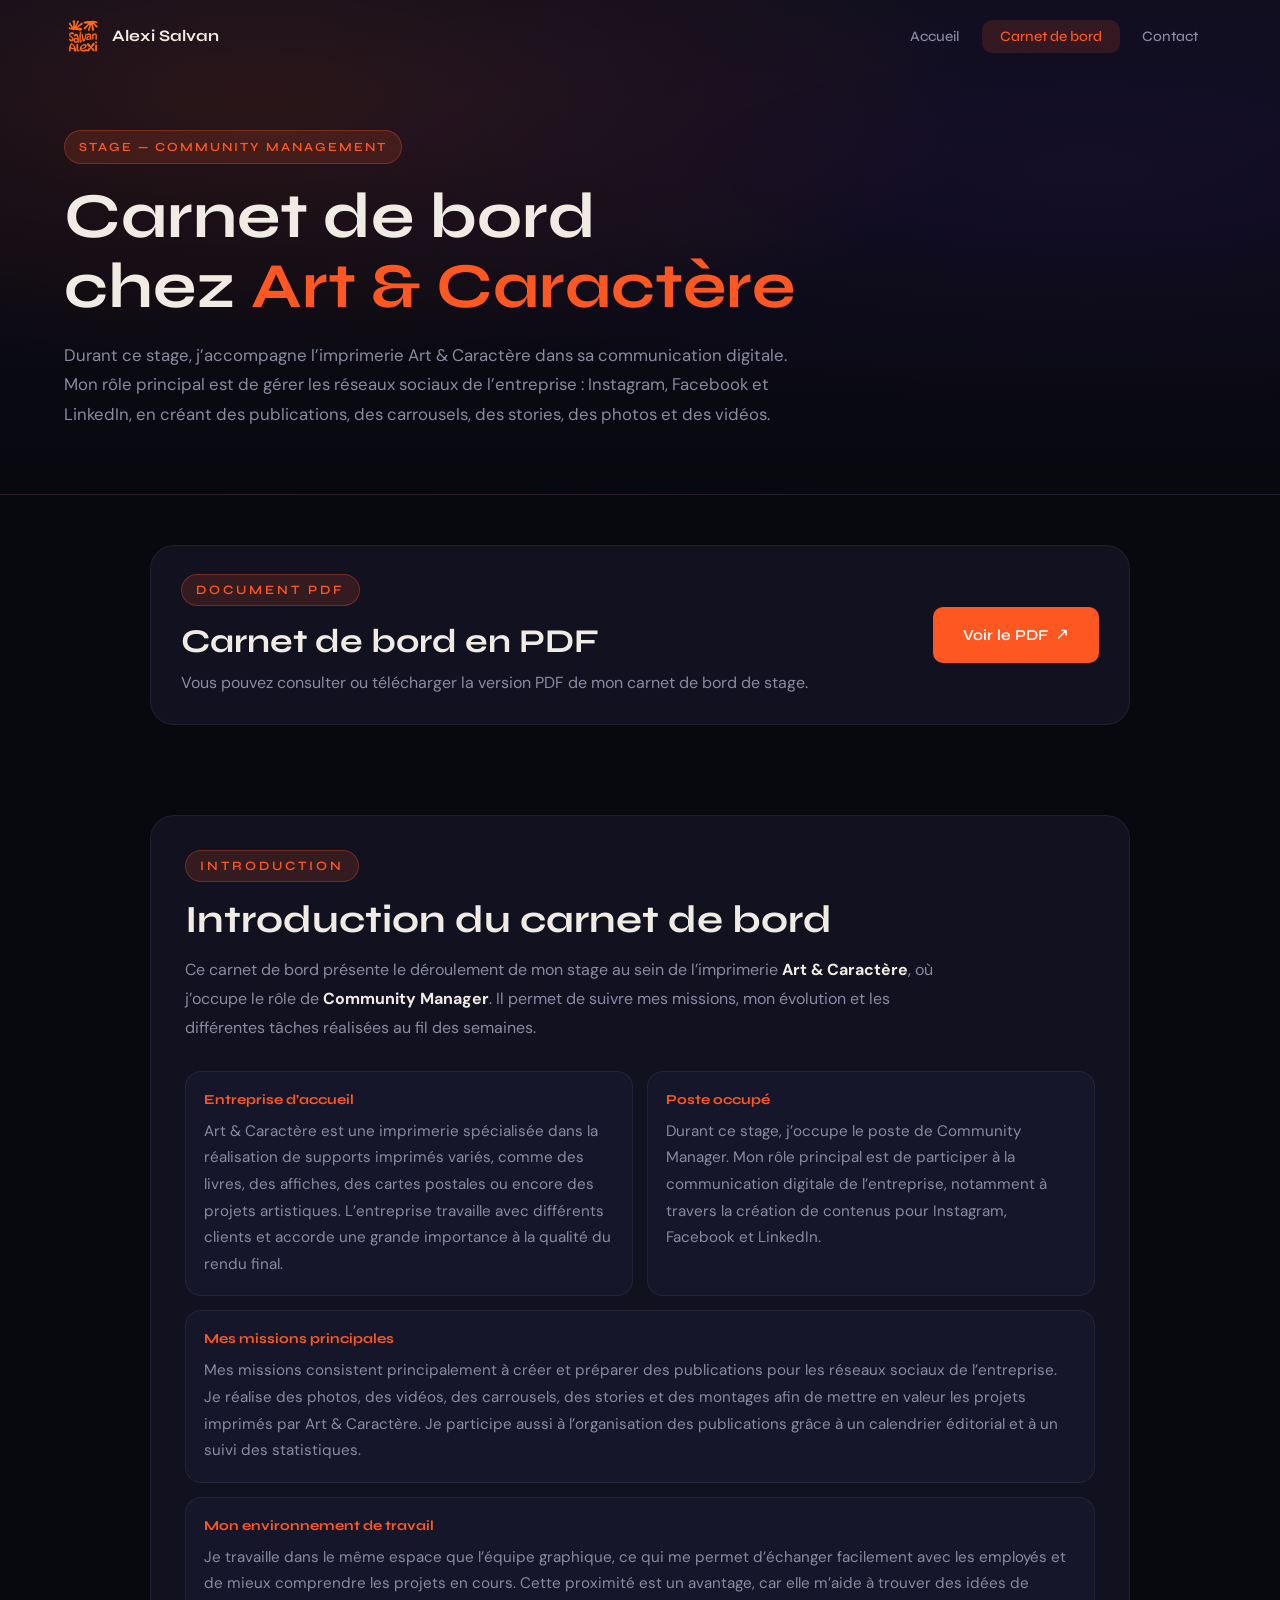
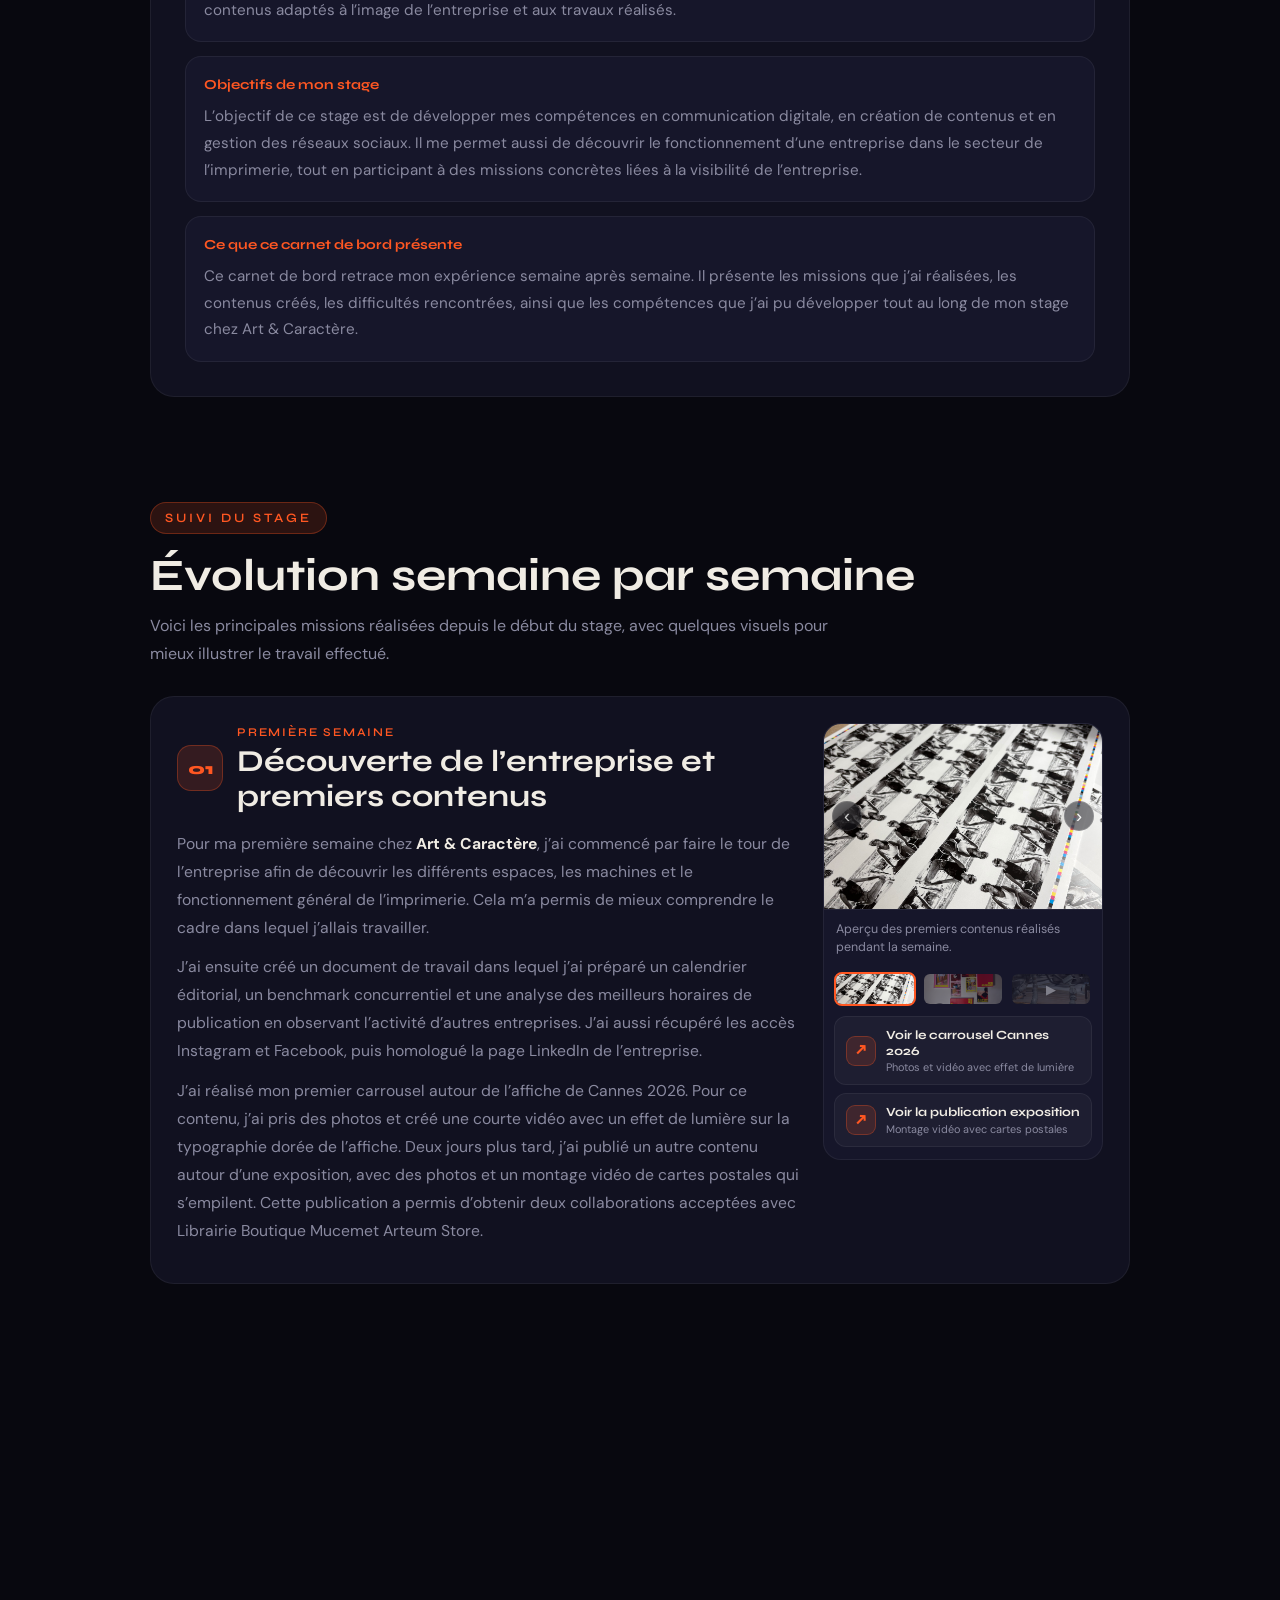
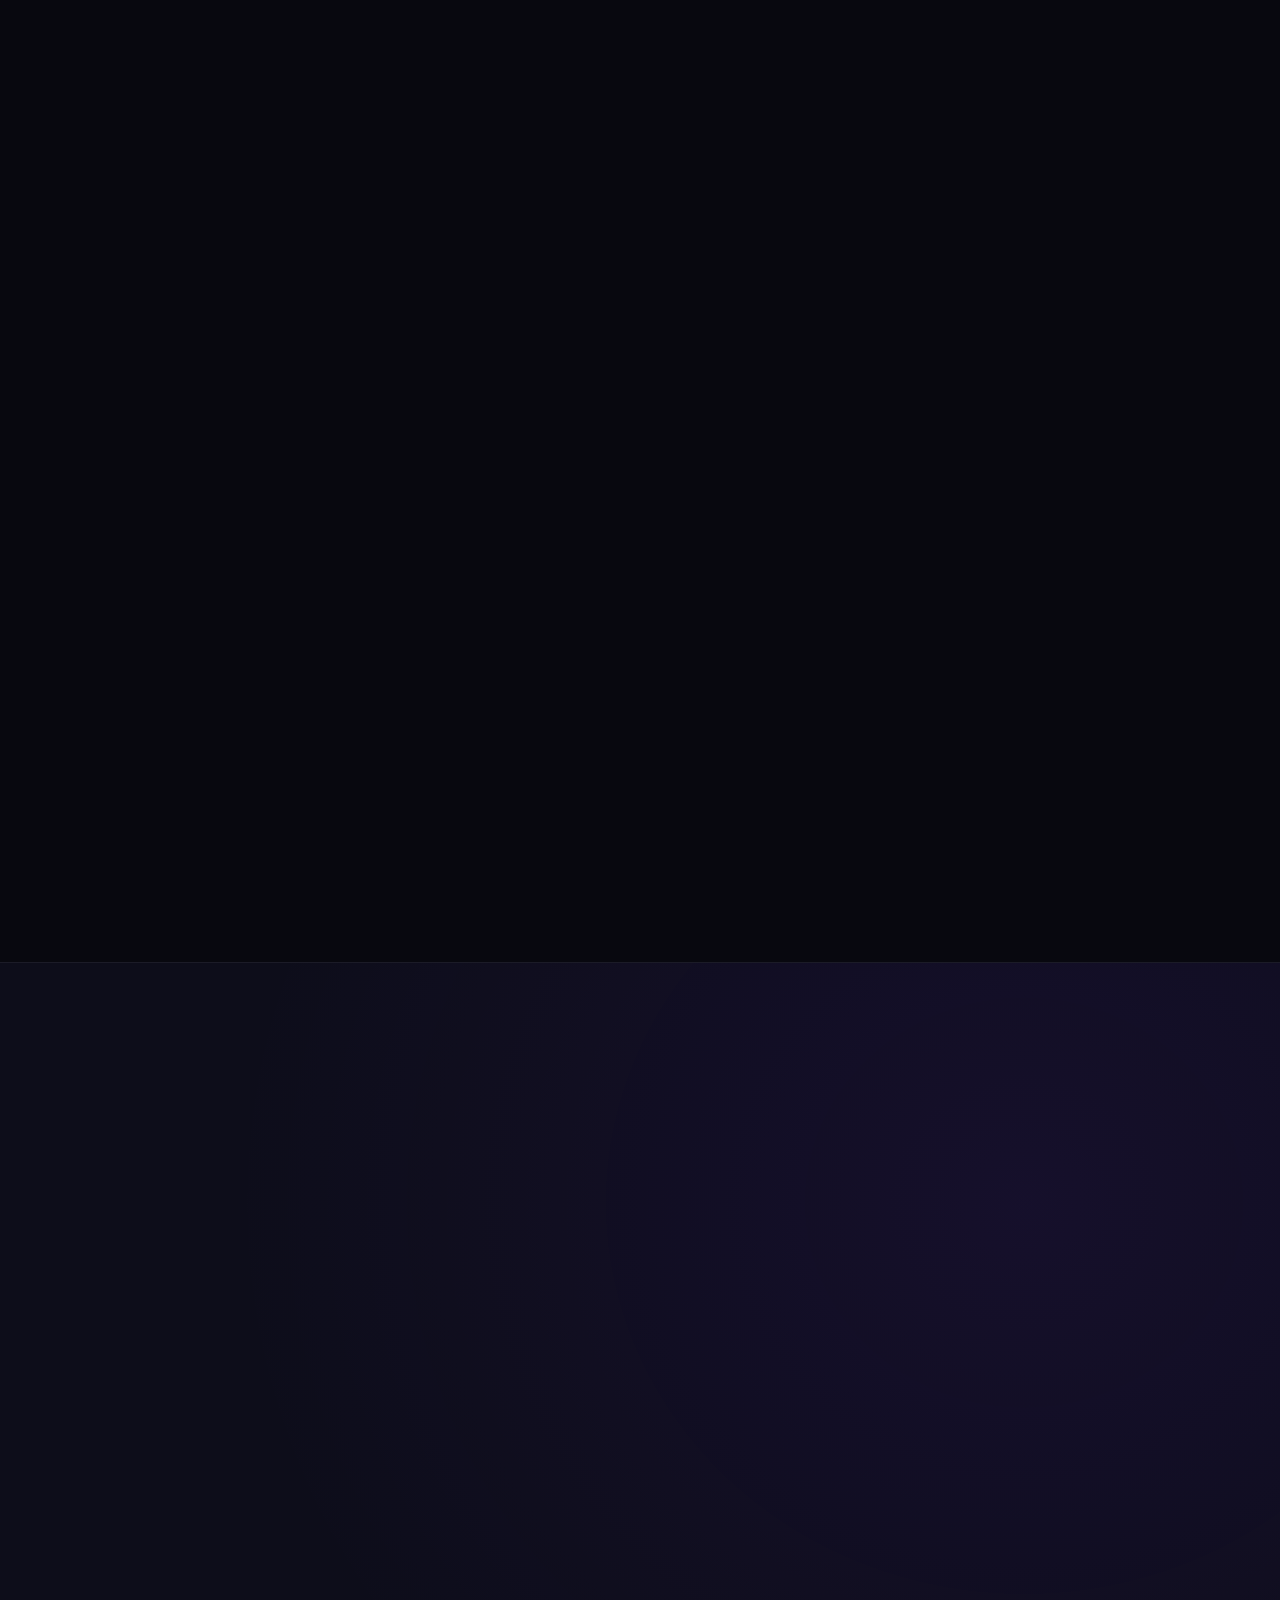
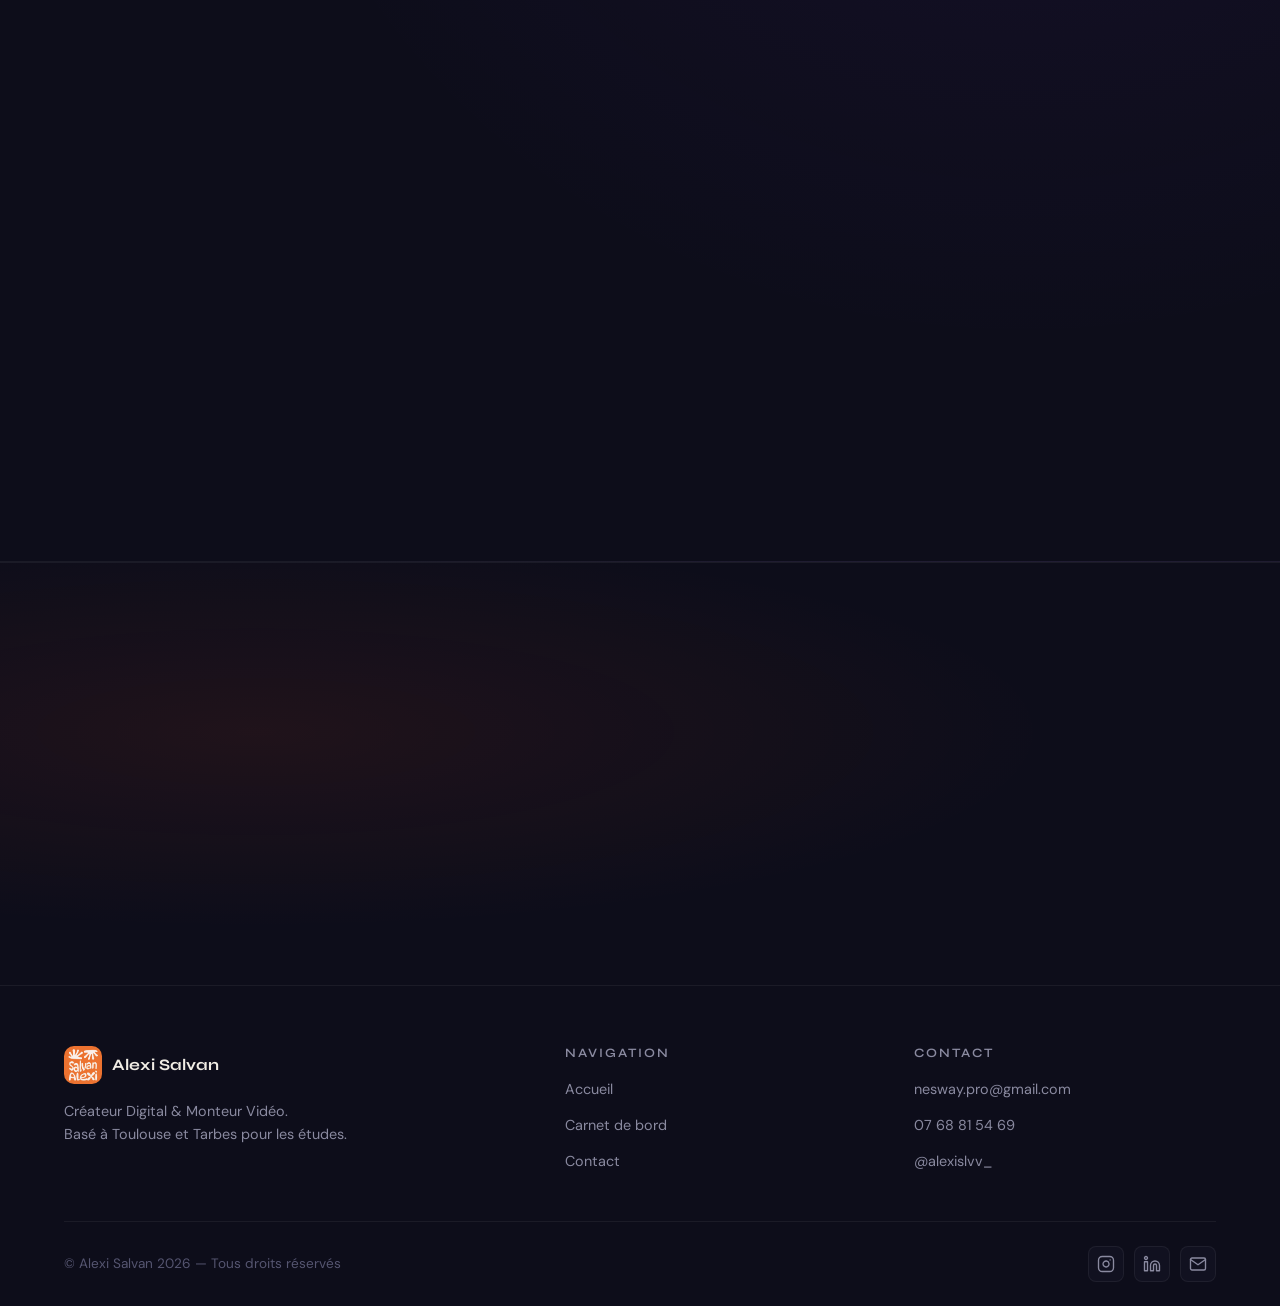
==== cdb.html @ c29dcb0e "c c" ====
<!DOCTYPE html>
<html lang="fr">
<head>
    <meta charset="UTF-8">
    <meta name="viewport" content="width=device-width, initial-scale=1.0">
    <title>Carnet de bord de stage — Art & Caractère</title>
    <meta name="description" content="Carnet de bord du stage d'Alexi Salvan chez Art & Caractère en tant que Community Manager.">
    <link rel="preconnect" href="https://fonts.googleapis.com">
    <link href="https://fonts.googleapis.com/css2?family=Syne:wght@400;500;600;700;800&family=DM+Sans:ital,opsz,wght@0,9..40,300;0,9..40,400;0,9..40,500;1,9..40,300&display=swap" rel="stylesheet">
    <link rel="stylesheet" href="style.css">
    <link rel="icon" type="image/png" href="assets/favicon.png">
</head>

<body class="stage-page">

    <!-- NAVIGATION -->
    <nav class="navbar" id="navbar">
        <div class="nav-inner">
            <a href="index.html" class="nav-logo">
                <img src="assets/favicon.png" alt="Logo Alexi Salvan" class="logo-img">
                <span class="logo-name">Alexi Salvan</span>
            </a>

            <button class="nav-toggle" id="navToggle" aria-label="Menu">
                <span></span>
                <span></span>
                <span></span>
            </button>

            <ul class="nav-links" id="navLinks">
                <li><a href="index.html">Accueil</a></li>
                <li><a href="carnet-de-bord-stage.html" class="active">Carnet de bord</a></li>
                <li><a href="contact.html">Contact</a></li>
            </ul>
        </div>
    </nav>

    <!-- HERO -->
    <header class="stage-hero">
        <div class="container">
            <div class="stage-hero-content reveal">
                <p class="stage-eyebrow">Stage — Community Management</p>

                <h1 class="stage-title">
                    Carnet de bord<br>
                    chez <span>Art & Caractère</span>
                </h1>

                <p class="stage-sub">
                    Durant ce stage, j’accompagne l’imprimerie Art & Caractère dans sa communication digitale.
                    Mon rôle principal est de gérer les réseaux sociaux de l’entreprise : Instagram, Facebook et LinkedIn,
                    en créant des publications, des carrousels, des stories, des photos et des vidéos.
                </p>
            </div>
        </div>
    </header>



    <main>


<!-- BOUTON PDF -->
<section class="stage-pdf-section">
    <div class="container">
        <div class="stage-pdf-card reveal">
            <div>
                <div class="section-label">Document PDF</div>
                <h2>Carnet de bord en PDF</h2>
                <p>
                    Vous pouvez consulter ou télécharger la version PDF de mon carnet de bord de stage.
                </p>
            </div>

            <a href="assets/stage/carnetdebord.pdf" class="btn btn-primary stage-pdf-btn" target="_blank" rel="noopener">
                Voir le PDF
                <span>↗</span>
            </a>
        </div>
    </div>
</section>



<!-- INTRODUCTION DU CARNET DE BORD -->
<section class="stage-discovery">
    <div class="container">
        <div class="stage-form-card reveal">
            <div class="section-label">Introduction</div>

            <h2>Introduction du carnet de bord</h2>

            <p class="stage-form-intro">
                Ce carnet de bord présente le déroulement de mon stage au sein de l’imprimerie
                <strong>Art & Caractère</strong>, où j’occupe le rôle de
                <strong>Community Manager</strong>. Il permet de suivre mes missions, mon évolution
                et les différentes tâches réalisées au fil des semaines.
            </p>

            <div class="stage-form-grid">
                <div class="stage-form-item">
                    <h3>Entreprise d’accueil</h3>
                    <p>
                        Art & Caractère est une imprimerie spécialisée dans la réalisation de supports imprimés
                        variés, comme des livres, des affiches, des cartes postales ou encore des projets artistiques.
                        L’entreprise travaille avec différents clients et accorde une grande importance à la qualité
                        du rendu final.
                    </p>
                </div>

                <div class="stage-form-item">
                    <h3>Poste occupé</h3>
                    <p>
                        Durant ce stage, j’occupe le poste de Community Manager. Mon rôle principal est de participer
                        à la communication digitale de l’entreprise, notamment à travers la création de contenus pour
                        Instagram, Facebook et LinkedIn.
                    </p>
                </div>

                <div class="stage-form-item stage-form-item-wide">
                    <h3>Mes missions principales</h3>
                    <p>
                        Mes missions consistent principalement à créer et préparer des publications pour les réseaux
                        sociaux de l’entreprise. Je réalise des photos, des vidéos, des carrousels, des stories et des
                        montages afin de mettre en valeur les projets imprimés par Art & Caractère. Je participe aussi
                        à l’organisation des publications grâce à un calendrier éditorial et à un suivi des statistiques.
                    </p>
                </div>

                <div class="stage-form-item stage-form-item-wide">
                    <h3>Mon environnement de travail</h3>
                    <p>
                        Je travaille dans le même espace que l’équipe graphique, ce qui me permet d’échanger facilement
                        avec les employés et de mieux comprendre les projets en cours. Cette proximité est un avantage,
                        car elle m’aide à trouver des idées de contenus adaptés à l’image de l’entreprise et aux travaux
                        réalisés.
                    </p>
                </div>

                <div class="stage-form-item stage-form-item-wide">
                    <h3>Objectifs de mon stage</h3>
                    <p>
                        L’objectif de ce stage est de développer mes compétences en communication digitale, en création
                        de contenus et en gestion des réseaux sociaux. Il me permet aussi de découvrir le fonctionnement
                        d’une entreprise dans le secteur de l’imprimerie, tout en participant à des missions concrètes
                        liées à la visibilité de l’entreprise.
                    </p>
                </div>

                <div class="stage-form-item stage-form-item-wide">
                    <h3>Ce que ce carnet de bord présente</h3>
                    <p>
                        Ce carnet de bord retrace mon expérience semaine après semaine. Il présente les missions que
                        j’ai réalisées, les contenus créés, les difficultés rencontrées, ainsi que les compétences que
                        j’ai pu développer tout au long de mon stage chez Art & Caractère.
                    </p>
                </div>
            </div>
        </div>
    </div>
</section>

        <!-- TIMELINE -->
        <section class="stage-timeline" id="semaines">
            <div class="container">
                <div class="stage-timeline-header reveal">
                    <div class="section-label">Suivi du stage</div>
                    <h2>Évolution semaine par semaine</h2>
                    <p>
                        Voici les principales missions réalisées depuis le début du stage, avec quelques visuels pour
                        mieux illustrer le travail effectué.
                    </p>
                </div>

                <!-- SEMAINE 1 -->
                <article class="stage-week reveal" id="semaine-1">
                    <div class="stage-week-card">

                        <div class="stage-week-text">
                            <div class="stage-week-top">
                                <div class="stage-week-num">01</div>
                                <div>
                                    <div class="stage-week-label">Première semaine</div>
                                    <h3 class="stage-week-title">Découverte de l’entreprise et premiers contenus</h3>
                                </div>
                            </div>

                            <p>
                                Pour ma première semaine chez <strong>Art & Caractère</strong>, j’ai commencé par faire
                                le tour de l’entreprise afin de découvrir les différents espaces, les machines et le
                                fonctionnement général de l’imprimerie. Cela m’a permis de mieux comprendre le cadre
                                dans lequel j’allais travailler.
                            </p>

                            <p>
                                J’ai ensuite créé un document de travail dans lequel j’ai préparé un
                                calendrier éditorial, un benchmark concurrentiel et une
                                analyse des meilleurs horaires de publication en observant l’activité d’autres entreprises.
                                J’ai aussi récupéré les accès Instagram et Facebook, puis homologué la page LinkedIn
                                de l’entreprise.
                            </p>

                            <p>
                                J’ai réalisé mon premier carrousel autour de l’affiche de Cannes 2026. Pour ce contenu,
                                j’ai pris des photos et créé une courte vidéo avec un effet de lumière sur la typographie
                                dorée de l’affiche. Deux jours plus tard, j’ai publié un autre contenu autour d’une
                                exposition, avec des photos et un montage vidéo de cartes postales qui s’empilent.
                                Cette publication a permis d’obtenir deux collaborations acceptées avec
                                Librairie Boutique Mucemet Arteum Store.
                            </p>
                        </div>

                        <div class="stage-mini-carousel" data-carousel>
                            <div class="stage-mini-carousel-view">
                                <button class="stage-mini-arrow prev" type="button" data-prev aria-label="Image précédente">‹</button>

                                <div class="stage-mini-slide active">
                                    <img src="assets/stage/semaine-1-1.jpg" alt="Découverte de l’imprimerie Art & Caractère">
                                </div>

                                <div class="stage-mini-slide">
                                    <img src="assets/stage/semaine-1-2.jpg" alt="Publication autour d’une exposition">
                                </div>

                                <div class="stage-mini-slide">
                                    <video
                                        class="stage-video"
                                        autoplay
                                        muted
                                        loop
                                        playsinline
                                        preload="auto"
                                        disablepictureinpicture
                                        controlslist="nodownload nofullscreen noremoteplayback">
                                        <source src="assets/stage/semaine-1-3.mp4" type="video/mp4">
                                        Votre navigateur ne supporte pas la lecture vidéo.
                                    </video>
                                </div>

                                <button class="stage-mini-arrow next" type="button" data-next aria-label="Image suivante">›</button>
                            </div>

                            <div class="stage-mini-caption">
                                Aperçu des premiers contenus réalisés pendant la semaine.
                            </div>

                            <div class="stage-mini-thumbs">
                                <button class="stage-mini-thumb active" type="button" data-thumb="0">
                                    <img src="assets/stage/semaine-1-1.jpg" alt="">
                                </button>

                                <button class="stage-mini-thumb" type="button" data-thumb="1">
                                    <img src="assets/stage/semaine-1-2.jpg" alt="">
                                </button>

                                <button class="stage-mini-thumb video-thumb" type="button" data-thumb="2" aria-label="Voir la vidéo">
                                    <img src="assets/stage/semaine-1-3.png" alt="">
                                </button>
                            </div>

                            <div class="stage-links stage-links-side">
                                <a href="https://www.instagram.com/p/DXcJrjZiCJp/?utm_source=ig_web_copy_link&igsh=MzRlODBiNWFlZA==" class="stage-work-link" target="_blank" rel="noopener">
                                    <span class="stage-work-link-icon">↗</span>
                                    <span>
                                        <strong>Voir le carrousel Cannes 2026</strong>
                                        <small>Photos et vidéo avec effet de lumière</small>
                                    </span>
                                </a>

                                <a href="https://www.instagram.com/p/DXhTXQpiMjn/?utm_source=ig_web_copy_link&igsh=MzRlODBiNWFlZA==" class="stage-work-link" target="_blank" rel="noopener">
                                    <span class="stage-work-link-icon">↗</span>
                                    <span>
                                        <strong>Voir la publication exposition</strong>
                                        <small>Montage vidéo avec cartes postales</small>
                                    </span>
                                </a>
                            </div>
                        </div>

                    </div>
                </article>

                <!-- SEMAINE 2 -->
                <article class="stage-week reveal" id="semaine-2">
                    <div class="stage-week-card">

                        <div class="stage-week-text">
                            <div class="stage-week-top">
                                <div class="stage-week-num">02</div>
                                <div>
                                    <div class="stage-week-label">Deuxième semaine</div>
                                    <h3 class="stage-week-title">Préparation de contenus et publications en avance</h3>
                                </div>
                            </div>

                            <p>
                                Pendant la deuxième semaine, j’ai commencé à préparer plusieurs posts en avance afin
                                d’avoir du contenu prêt à publier. J’ai travaillé sur différents formats : des photos de
                                produits, des vidéos de produits et des vidéos de machines en action.
                            </p>

                            <p>
                                J’ai ensuite publié un contenu autour d’un livre photographique qui venait de sortir.
                                Comme pour la première semaine, j’ai réalisé un carrousel accompagné d’une vidéo avec
                                un effet de lumière afin de mettre en valeur l’objet imprimé.
                            </p>

                            <p>
                                J’ai aussi préparé rapidement une publication autour d’une exposition photographique
                                d’un photographe japonais qui avait imprimé son livre photo chez Art & Caractère.
                                Le photographe a apprécié la publication et a accepté la collaboration sur le post.
                            </p>
                        </div>

                        <div class="stage-mini-carousel" data-carousel>
                            <div class="stage-mini-carousel-view">
                                <button class="stage-mini-arrow prev" type="button" data-prev aria-label="Image précédente">‹</button>

                                <div class="stage-mini-slide active">
                                    <img src="assets/stage/semaine-2-1.jpg" alt="Préparation de contenus en avance">
                                </div>

                                <div class="stage-mini-slide">
                                    <video
                                        class="stage-video"
                                        autoplay
                                        muted
                                        loop
                                        playsinline
                                        preload="auto"
                                        disablepictureinpicture
                                        controlslist="nodownload nofullscreen noremoteplayback">
                                        <source src="assets/stage/semaine-2-3.mp4" type="video/mp4">
                                        Votre navigateur ne supporte pas la lecture vidéo.
                                    </video>
                                </div>

                                <div class="stage-mini-slide">
                                    <img src="assets/stage/semaine-2-2.jpg" alt="Livre photographique publié sur les réseaux">
                                </div>

                                <button class="stage-mini-arrow next" type="button" data-next aria-label="Image suivante">›</button>
                            </div>

                            <div class="stage-mini-caption">
                                Contenus préparés : produits imprimés, vidéos et publications prêtes à poster.
                            </div>

                            <div class="stage-mini-thumbs">
                                <button class="stage-mini-thumb active" type="button" data-thumb="0">
                                    <img src="assets/stage/semaine-2-1.jpg" alt="">
                                </button>

                                <button class="stage-mini-thumb video-thumb" type="button" data-thumb="2" aria-label="Voir la vidéo">
                                    <img src="assets/stage/semaine-2-3.png" alt="">
                                </button>

                                <button class="stage-mini-thumb" type="button" data-thumb="1">
                                    <img src="assets/stage/semaine-2-2.jpg" alt="">
                                </button>
                            </div>

                            <div class="stage-links stage-links-side">
                                <a href="https://www.instagram.com/p/DXo_-QfiFY7/?utm_source=ig_web_copy_link&igsh=MzRlODBiNWFlZA==" class="stage-work-link" target="_blank" rel="noopener">
                                    <span class="stage-work-link-icon">↗</span>
                                    <span>
                                        <strong>Voir le post du livre photo</strong>
                                        <small>Carrousel et vidéo d’effet lumière</small>
                                    </span>
                                </a>

                                <a href="https://www.instagram.com/p/DXwh3JsCA9U/?utm_source=ig_web_copy_link&igsh=MzRlODBiNWFlZA==" class="stage-work-link" target="_blank" rel="noopener">
                                    <span class="stage-work-link-icon">↗</span>
                                    <span>
                                        <strong>Voir le post de l’exposition photo</strong>
                                        <small>Publication réalisée rapidement pour le photographe</small>
                                    </span>
                                </a>
                            </div>
                        </div>

                    </div>
                </article>

                <!-- SEMAINE 3 -->
                <article class="stage-week reveal" id="semaine-3">
                    <div class="stage-week-card">

                        <div class="stage-week-text">
                            <div class="stage-week-top">
                                <div class="stage-week-num">03</div>
                                <div>
                                    <div class="stage-week-label">Troisième semaine</div>
                                    <h3 class="stage-week-title">Analyse du site web et nouveaux formats créatifs</h3>
                                </div>
                            </div>

                            <p>
                                Lors de la troisième semaine, mon tuteur m’a demandé de faire une analyse du site web
                                de l’entreprise. J’ai relevé les points positifs, les points négatifs et les éléments qui
                                pourraient être améliorés, aussi bien sur le plan visuel que sur l’expérience utilisateur.
                            </p>

                            <p>
                                J’ai également créé une publication autour d’un livre de cuisine. Pour ce post, j’ai pris
                                plusieurs photos et réalisé une vidéo en stop motion afin de mettre le livre en valeur de
                                manière plus dynamique. La créatrice du livre a beaucoup aimé le contenu et a accepté
                                la collaboration sur la publication.
                            </p>

                            <p>
                                En parallèle, j’ai mis à jour mon portfolio avec les premiers travaux réalisés pour
                                Art & Caractère. J’ai aussi ajouté à mon document de travail un calendrier de statistiques
                                pour suivre les performances des publications et du compte. Enfin, les échanges avec les
                                employés m’ont donné de nouvelles idées de contenus, comme des stories ou des jeux concours
                                pour faire gagner un exemplaire d’un livre imprimé par l’entreprise.
                            </p>
                        </div>

                        <div class="stage-mini-carousel" data-carousel>
                            <div class="stage-mini-carousel-view">
                                <button class="stage-mini-arrow prev" type="button" data-prev aria-label="Image précédente">‹</button>

                                <div class="stage-mini-slide active">
                                    <img src="assets/stage/semaine-3-1.png" alt="Analyse du site web Art & Caractère">
                                </div>

                                <div class="stage-mini-slide">
                                    <img src="assets/stage/semaine-3-2.png" alt="Publication autour d’un livre de cuisine">
                                </div>

                                <div class="stage-mini-slide">
                                    <video
                                        class="stage-video"
                                        autoplay
                                        muted
                                        loop
                                        playsinline
                                        preload="auto"
                                        disablepictureinpicture
                                        controlslist="nodownload nofullscreen noremoteplayback">
                                        <source src="assets/stage/semaine-3-3.mp4" type="video/mp4">
                                        Votre navigateur ne supporte pas la lecture vidéo.
                                    </video>
                                </div>

                                <button class="stage-mini-arrow next" type="button" data-next aria-label="Image suivante">›</button>
                            </div>

                            <div class="stage-mini-caption">
                                Analyse, création de contenu et suivi des statistiques de publication.
                            </div>

                            <div class="stage-mini-thumbs">
                                <button class="stage-mini-thumb active" type="button" data-thumb="0">
                                    <img src="assets/stage/semaine-3-1.png" alt="">
                                </button>

                                <button class="stage-mini-thumb" type="button" data-thumb="1">
                                    <img src="assets/stage/semaine-3-2.png" alt="">
                                </button>

                                <button class="stage-mini-thumb video-thumb" type="button" data-thumb="2" aria-label="Voir la vidéo">
                                    <img src="assets/stage/semaine-3-3.jpg" alt="">
                                </button>
                            </div>

                            <div class="stage-links stage-links-side">
                                <a href="https://www.instagram.com/p/DX61Vm4iA8H/?utm_source=ig_web_copy_link&igsh=MzRlODBiNWFlZA==" class="stage-work-link" target="_blank" rel="noopener">
                                    <span class="stage-work-link-icon">↗</span>
                                    <span>
                                        <strong>Voir le post du livre de cuisine</strong>
                                        <small>Photos et vidéo en stop motion</small>
                                    </span>
                                </a>

                                <a href="https://alexisalvan.com/" class="stage-work-link" target="_blank" rel="noopener">
                                    <span class="stage-work-link-icon">↗</span>
                                    <span>
                                        <strong>Voir mon portfolio mis à jour</strong>
                                        <small>Ajout des travaux réalisés pendant le stage</small>
                                    </span>
                                </a>
                            </div>
                        </div>

                    </div>
                </article>

                <!-- SEMAINE 4 -->
                <article class="stage-week reveal" id="semaine-4">
                    <div class="stage-week-card">

                        <div class="stage-week-text">
                            <div class="stage-week-top">
                                <div class="stage-week-num">04</div>
                                <div>
                                    <div class="stage-week-label">Quatrième semaine</div>
                                    <h3 class="stage-week-title">Portfolio, carnet de bord et contenus en attente</h3>
                                </div>
                            </div>

                            <p>
                                Pendant la quatrième semaine, j’ai continué à peaufiner mon portfolio afin d’y intégrer
                                correctement les travaux réalisés depuis le début du stage. J’ai aussi commencé à préparer
                                ce carnet de bord pour présenter clairement mes missions et mon évolution semaine après
                                semaine.
                            </p>

                            <p>
                                Actuellement, j’ai environ trois ou quatre publications prêtes à être postées. Ce sont des
                                contenus liés à des projets clients, donc je dois attendre leur sortie officielle avant de
                                pouvoir les publier ou les montrer.
                            </p>

                            <p>
                                Cette semaine m’a surtout permis de prendre du recul sur ce que j’ai déjà produit, de
                                mieux organiser mes fichiers et de préparer la suite du stage avec du contenu déjà prêt.
                            </p>
                        </div>

                        <div class="stage-mini-carousel" data-carousel>
                            <div class="stage-mini-carousel-view">
                                <button class="stage-mini-arrow prev" type="button" data-prev aria-label="Image précédente">‹</button>

                                <div class="stage-mini-slide active">
                                    <img src="assets/stage/semaine-4-1.jpg" alt="Mise à jour du portfolio">
                                </div>

                                <div class="stage-mini-slide">
                                    <img src="assets/stage/semaine-4-2.jpg" alt="Préparation du carnet de bord de stage">
                                </div>

                                <div class="stage-mini-slide">
                                    <img src="assets/stage/semaine-4-3.png" alt="Publications prêtes en attente de sortie officielle">
                                </div>

                                <button class="stage-mini-arrow next" type="button" data-next aria-label="Image suivante">›</button>
                            </div>

                            <div class="stage-mini-caption">
                                Organisation du portfolio, carnet de bord et contenus en attente de publication.
                            </div>

                            <div class="stage-mini-thumbs">
                                <button class="stage-mini-thumb active" type="button" data-thumb="0">
                                    <img src="assets/stage/semaine-4-1.jpg" alt="">
                                </button>

                                <button class="stage-mini-thumb" type="button" data-thumb="1">
                                    <img src="assets/stage/semaine-4-2.jpg" alt="">
                                </button>

                                <button class="stage-mini-thumb" type="button" data-thumb="2">
                                    <img src="assets/stage/semaine-4-3.png" alt="">
                                </button>
                            </div>

                            <div class="stage-links stage-links-side">
                                <a href="https://alexisalvan.com/projets" class="stage-work-link" target="_blank" rel="noopener">
                                    <span class="stage-work-link-icon">↗</span>
                                    <span>
                                        <strong>Voir mon portfolio</strong>
                                        <small>Mise à jour avec les premiers contenus du stage</small>
                                    </span>
                                </a>

                                    <span class="stage-work-link-icon">⏳</span>
                                    <span>
                                        <strong>Posts en attente de publication</strong>
                                        <small>Contenus prêts, en attente de sortie officielle client</small>
                                    </span>
                                </a>
                            </div>
                        </div>

                    </div>
                </article>

            </div>
        </section>

<!-- FICHE MÉTIER -->
        <section class="stage-discovery">
            <div class="container">
                <div class="stage-form-card reveal">
                    <div class="section-label">Interview</div>
                    <h2>Fiche de découverte d’un métier</h2>

                    <p class="stage-form-intro">
                        Dans le cadre de mon stage, j’ai réalisé une interview afin de mieux comprendre un métier présent
                        dans l’entreprise et le parcours nécessaire pour l’exercer.
                    </p>

                    <div class="stage-form-grid">
                        <div class="stage-form-item">
                            <h3>Nom et prénom de la personne</h3>
                            <p>À compléter</p>
                        </div>

                        <div class="stage-form-item">
                            <h3>Fonction dans l’entreprise</h3>
                            <p>À compléter</p>
                        </div>

                        <div class="stage-form-item">
                            <h3>Intitulé du métier présenté</h3>
                            <p>À compléter</p>
                        </div>

                        <div class="stage-form-item stage-form-item-wide">
                            <h3>En quoi consiste votre métier ?</h3>
                            <p>
                                Refaire vivre l'entreprise sur les réseaux sociaux, préparer des documents comme des calendrier éditorial etc... pour permettre une continuité à mon travail par l'entreprise même quand j'aurais finis mon stage.
                            </p>
                        </div>

                        <div class="stage-form-item stage-form-item-wide">
                            <h3>Ce qui vous plaît dans ce métier ?</h3>
                            <p>
                                Prendre des photos et vidéos puis m'inspirer sur internet de plein de chose et regarder des tutos pour s'améliorer, être content de son travail et avoir le retour par le biais des vues et likes sur les réseaux sociaux fait partie des choses que j'ai le plus aimer.
                            </p>
                        </div>

                        <div class="stage-form-item stage-form-item-wide">
                            <h3>Ce qui est difficile dans ce métier ?</h3>
                            <p>
                                Comme il y a beaucoup de production en même temps et à la suite il est difficile pour moi de me repérer et d'agir de manière optimiser, sachant que certaines production sont censurer et d'autre ont des dates de mise en avant a respecter pour pas spoil.
                            </p>
                        </div>
                    </div>
                </div>
            </div>
        </section>

        <!-- RAPPORT D'ÉTONNEMENT -->
        <section class="stage-surprise-report">
            <div class="container">
                <div class="stage-form-card reveal">
                    <div class="section-label">Analyse personnelle</div>
                    <h2>Rapport d’étonnement</h2>

                    <p class="stage-form-intro">
                        Ce rapport me permet de prendre du recul sur mon stage, en expliquant ce qui m’a surpris dans
                        l’entreprise, ses points forts, ses points faibles et les améliorations que je pourrais proposer.
                    </p>

                    <div class="stage-form-grid stage-identity-grid">
                        <div class="stage-form-item">
                            <h3>Nom</h3>
                            <p>Salvan</p>
                        </div>

                        <div class="stage-form-item">
                            <h3>Prénom</h3>
                            <p>Alexi</p>
                        </div>

                        <div class="stage-form-item">
                            <h3>Date d’entrée</h3>
                            <p>20/04/26</p>
                        </div>

                        <div class="stage-form-item">
                            <h3>Tuteur ou référent</h3>
                            <p>Xavier Gayot</p>
                        </div>

                        <div class="stage-form-item">
                            <h3>Date du rapport</h3>
                            <p>13/05/2026</p>
                        </div>
                    </div>

                    <div class="stage-form-grid">
                        <div class="stage-form-item stage-form-item-wide">
                            <h3>Qu’est-ce qui m’a le plus étonné dans cette entreprise ?</h3>
                            <p>
                                Ce qui m’a le plus étonné chez Art & Caractère, c’est la diversité des projets réalisés.
                                L’entreprise ne se limite pas à une simple impression de documents : elle travaille sur
                                des livres, des affiches, des supports artistiques et des projets clients très variés.
                                J’ai aussi été surpris par le niveau de précision nécessaire à chaque étape.
                            </p>
                        </div>

                        <div class="stage-form-item stage-form-item-wide">
                            <h3>Le point faible qui m’a le plus étonné ?</h3>
                            <p>
                                Le point faible qui m’a le plus étonné est que la communication sur les réseaux sociaux
                                pourrait être plus régulière et mieux organisée. L’entreprise possède beaucoup de projets
                                intéressants à montrer, mais certains contenus ne peuvent pas toujours être publiés
                                rapidement à cause des dates de sortie officielles des clients.
                            </p>
                        </div>

                        <div class="stage-form-item stage-form-item-wide">
                            <h3>Le principal point fort de l’entreprise qui m’a le plus étonné ?</h3>
                            <p>
                                Le principal point fort de l’entreprise est la qualité du travail réalisé. Les impressions
                                sont très soignées et les équipes font attention aux détails. J’ai aussi remarqué une bonne
                                collaboration entre les différents pôles, notamment entre la partie graphique, la production
                                et la communication.
                            </p>
                        </div>
                    </div>
                </div>
            </div>
        </section>

        <!-- BILAN -->
        <section class="stage-summary">
            <div class="container">
                <div class="stage-summary-card reveal">
                    <h2>Bilan provisoire</h2>

                    <p>
                        Depuis le début du stage, j’ai pu travailler sur plusieurs aspects du community management :
                        organisation des publications, création de visuels, prise de photos, montage vidéo, analyse des
                        réseaux sociaux et suivi des statistiques.
                    </p>

                    <p>
                        Le fait d’être installé avec l’équipe graphique est aussi un vrai avantage, car cela me permet
                        d’avoir des retours directs, de mieux comprendre les projets imprimés et de trouver plus facilement
                        des idées de contenus adaptés à l’image de l’entreprise.
                    </p>
                </div>
            </div>
        </section>
    </main>

    <!-- FOOTER -->
    <footer class="footer">
        <div class="container">
            <div class="footer-top">
                <div class="footer-brand">
                    <div class="footer-logo">
                        <img src="assets/logo.png" alt="Logo Alexi Salvan" class="logo-img">
                        <span class="logo-name">Alexi Salvan</span>
                    </div>

                    <p class="footer-tagline">
                        Créateur Digital & Monteur Vidéo.<br>
                        Basé à Toulouse et Tarbes pour les études.
                    </p>
                </div>

                <div class="footer-nav">
                    <h4>Navigation</h4>
                    <ul>
                        <li><a href="index.html">Accueil</a></li>
                        <li><a href="carnet-de-bord-stage.html">Carnet de bord</a></li>
                        <li><a href="contact.html">Contact</a></li>
                    </ul>
                </div>

                <div class="footer-contact">
                    <h4>Contact</h4>
                    <ul>
                        <li><a href="mailto:nesway.pro@gmail.com">nesway.pro@gmail.com</a></li>
                        <li><a href="tel:+33768115469">07 68 81 54 69</a></li>
                        <li><a href="https://www.instagram.com/alexislvv_" target="_blank" rel="noopener">@alexislvv_</a></li>
                    </ul>
                </div>
            </div>

            <div class="footer-bottom">
                <p>© Alexi Salvan 2025 — Tous droits réservés</p>

                <div class="footer-social">
                    <a href="https://www.instagram.com/alexislvv_" target="_blank" rel="noopener" aria-label="Instagram">
                        <svg width="18" height="18" viewBox="0 0 24 24" fill="none" stroke="currentColor" stroke-width="1.8" stroke-linecap="round" stroke-linejoin="round">
                            <rect x="2" y="2" width="20" height="20" rx="5" ry="5"/>
                            <path d="M16 11.37A4 4 0 1 1 12.63 8 4 4 0 0 1 16 11.37z"/>
                            <line x1="17.5" y1="6.5" x2="17.51" y2="6.5"/>
                        </svg>
                    </a>

                    <a href="https://www.linkedin.com/in/alexi-salvan-ab738b33b/" target="_blank" rel="noopener" aria-label="LinkedIn">
                        <svg width="18" height="18" viewBox="0 0 24 24" fill="none" stroke="currentColor" stroke-width="1.8" stroke-linecap="round" stroke-linejoin="round">
                            <path d="M16 8a6 6 0 0 1 6 6v7h-4v-7a2 2 0 0 0-2-2 2 2 0 0 0-2 2v7h-4v-7a6 6 0 0 1 6-6z"/>
                            <rect x="2" y="9" width="4" height="12"/>
                            <circle cx="4" cy="4" r="2"/>
                        </svg>
                    </a>

                    <a href="mailto:nesway.pro@gmail.com" aria-label="Email">
                        <svg width="18" height="18" viewBox="0 0 24 24" fill="none" stroke="currentColor" stroke-width="1.8" stroke-linecap="round" stroke-linejoin="round">
                            <path d="M4 4h16c1.1 0 2 .9 2 2v12c0 1.1-.9 2-2 2H4c-1.1 0-2-.9-2-2V6c0-1.1.9-2 2-2z"/>
                            <polyline points="22,6 12,13 2,6"/>
                        </svg>
                    </a>
                </div>
            </div>
        </div>
    </footer>

    <script src="main.js"></script>

    <script>
        document.querySelectorAll('[data-carousel]').forEach((carousel) => {
            const slides = carousel.querySelectorAll('.stage-mini-slide');
            const thumbs = carousel.querySelectorAll('.stage-mini-thumb');
            const prevBtn = carousel.querySelector('[data-prev]');
            const nextBtn = carousel.querySelector('[data-next]');

            let current = 0;

            function updateCarousel(index) {
                if (!slides.length) return;

                if (index < 0) {
                    current = slides.length - 1;
                } else if (index >= slides.length) {
                    current = 0;
                } else {
                    current = index;
                }

                slides.forEach((slide, i) => {
                    const isActive = i === current;
                    slide.classList.toggle('active', isActive);

                    const video = slide.querySelector('video');

                    if (video) {
                        if (isActive) {
                            video.play().catch(() => {});
                        } else {
                            video.pause();
                            video.currentTime = 0;
                        }
                    }
                });

                thumbs.forEach((thumb, i) => {
                    thumb.classList.toggle('active', i === current);
                });
            }

            prevBtn?.addEventListener('click', () => {
                updateCarousel(current - 1);
            });

            nextBtn?.addEventListener('click', () => {
                updateCarousel(current + 1);
            });

            thumbs.forEach((thumb, i) => {
                thumb.addEventListener('click', () => {
                    updateCarousel(i);
                });
            });

            updateCarousel(0);
        });
    </script>

</body>
</html>
---- style.css ----
/* =============================================
   ALEXI SALVAN — PORTFOLIO STYLES
   Theme: Aurora Dark
   ============================================= */

/* RESET & VARIABLES */
*, *::before, *::after {
    margin: 0;
    padding: 0;
    box-sizing: border-box;
}

:root {
    --bg: #08080f;
    --bg-alt: #0d0d1a;
    --bg-card: #111120;
    --bg-card-2: #16162a;

    --accent: #ff5722;
    --accent-hover: #ff7043;
    --accent-2: #ffab40;
    --accent-glow: rgba(255, 87, 34, 0.15);

    --violet: #7b2ff7;
    --violet-dim: rgba(123, 47, 247, 0.1);

    --text: #f0ece4;
    --text-muted: #8a8aa0;
    --text-dim: #555570;

    --border: rgba(255,255,255,0.06);
    --border-accent: rgba(255, 87, 34, 0.3);

    --font-head: 'Syne', sans-serif;
    --font-body: 'DM Sans', sans-serif;

    --nav-h: 72px;
    --container: 1200px;

    --radius: 16px;
    --radius-sm: 10px;
    --radius-lg: 24px;

    --t: 0.3s ease;
    --t-slow: 0.5s ease;
}

/* BASE */
html {
    scroll-behavior: smooth;
    scroll-padding-top: var(--nav-h);
}

body {
    background: var(--bg);
    color: var(--text);
    font-family: var(--font-body);
    font-size: 16px;
    line-height: 1.6;
    overflow-x: hidden;
}

a {
    color: inherit;
    text-decoration: none;
    transition: color var(--t);
}

img {
    max-width: 100%;
    display: block;
}

ul {
    list-style: none;
}

::selection {
    background: var(--accent);
    color: #fff;
}

::-webkit-scrollbar {
    width: 6px;
}

::-webkit-scrollbar-track {
    background: var(--bg);
}

::-webkit-scrollbar-thumb {
    background: var(--accent);
    border-radius: 3px;
}

.container {
    width: 100%;
    max-width: var(--container);
    margin: 0 auto;
    padding: 0 24px;
}

.section {
    padding: 100px 0;
}

h1, h2, h3, h4 {
    font-family: var(--font-head);
    line-height: 1.15;
    font-weight: 700;
}

.text-accent { color: var(--accent); }
.text-accent-2 { color: var(--accent-2); }
.hidden { display: none; }

/* BUTTONS */
.btn {
    display: inline-flex;
    align-items: center;
    justify-content: center;
    gap: 8px;
    padding: 14px 28px;
    border-radius: var(--radius-sm);
    border: 2px solid transparent;
    font-family: var(--font-head);
    font-weight: 600;
    font-size: 0.95rem;
    cursor: pointer;
    white-space: nowrap;
    text-decoration: none;
    transition: all var(--t);
}

.btn:hover {
    transform: translateY(-2px);
}

.btn-primary {
    background: var(--accent);
    color: #fff;
    border-color: var(--accent);
}

.btn-primary:hover {
    background: var(--accent-hover);
    border-color: var(--accent-hover);
    box-shadow: 0 8px 24px rgba(255, 87, 34, 0.35);
}

.btn-ghost {
    background: transparent;
    color: var(--text);
    border-color: rgba(255,255,255,0.15);
}

.btn-ghost:hover {
    background: rgba(255,255,255,0.06);
    border-color: rgba(255,255,255,0.3);
}

.btn-outline {
    background: transparent;
    color: var(--accent);
    border-color: var(--border-accent);
}

.btn-outline:hover {
    background: var(--accent-glow);
}

.btn-sm {
    padding: 10px 20px;
    font-size: 0.875rem;
}

.btn-lg {
    padding: 18px 36px;
    font-size: 1rem;
}

.btn-full {
    width: 100%;
}

/* NAVBAR */
.navbar {
    position: fixed;
    top: 0;
    left: 0;
    right: 0;
    z-index: 1000;
    height: var(--nav-h);
    transition: all var(--t);
}

.navbar.scrolled {
    background: rgba(8, 8, 15, 0.92);
    backdrop-filter: blur(16px);
    border-bottom: 1px solid var(--border);
}

.nav-inner {
    max-width: var(--container);
    height: 100%;
    margin: 0 auto;
    padding: 0 24px;
    display: flex;
    align-items: center;
    justify-content: space-between;
    gap: 32px;
}

.nav-logo,
.footer-logo {
    display: flex;
    align-items: center;
    gap: 10px;
    text-decoration: none;
}

.logo-img {
    width: 38px;
    height: 38px;
    object-fit: contain;
    display: block;
    border-radius: 10px;
}

.logo-mark {
    width: 38px;
    height: 38px;
    background: var(--accent);
    border-radius: 10px;
    display: flex;
    align-items: center;
    justify-content: center;
    font-family: var(--font-head);
    font-weight: 800;
    font-size: 0.85rem;
    color: #fff;
    letter-spacing: -0.5px;
}

.logo-name {
    font-family: var(--font-head);
    font-weight: 700;
    font-size: 1rem;
    color: var(--text);
}

.nav-links {
    display: flex;
    align-items: center;
    gap: 4px;
}

.nav-links a {
    padding: 8px 18px;
    border-radius: var(--radius-sm);
    font-family: var(--font-head);
    font-weight: 500;
    font-size: 0.9rem;
    color: var(--text-muted);
    transition: all var(--t);
}

.nav-links a:hover,
.nav-links a.active {
    color: var(--text);
    background: rgba(255,255,255,0.06);
}

.nav-links a.active {
    color: var(--accent);
    background: var(--accent-glow);
}

.nav-toggle {
    display: none;
    flex-direction: column;
    gap: 5px;
    background: none;
    border: none;
    cursor: pointer;
    padding: 6px;
}

.nav-toggle span {
    width: 24px;
    height: 2px;
    background: var(--text);
    border-radius: 2px;
    transition: all var(--t);
}

/* HERO HOME */
.hero {
    min-height: 100vh;
    padding-top: var(--nav-h);
    padding-bottom: 60px;
    display: flex;
    align-items: center;
    position: relative;
    overflow: hidden;
}

.hero-bg-grid {
    position: absolute;
    inset: 0;
    background-image:
        linear-gradient(rgba(255,87,34,0.04) 1px, transparent 1px),
        linear-gradient(90deg, rgba(255,87,34,0.04) 1px, transparent 1px);
    background-size: 60px 60px;
    mask-image: radial-gradient(ellipse at center, black 30%, transparent 80%);
}

.hero-bg-glow {
    position: absolute;
    top: -20%;
    right: -10%;
    width: 700px;
    height: 700px;
    background: radial-gradient(circle, rgba(255,87,34,0.12) 0%, rgba(123,47,247,0.08) 40%, transparent 70%);
    border-radius: 50%;
    animation: pulse-glow 6s ease-in-out infinite alternate;
}

.hero-content {
    position: relative;
    z-index: 2;
    max-width: 680px;
    padding: 0 24px;
}

.hero-eyebrow,
.project-eyebrow,
.stage-eyebrow,
.section-label {
    display: inline-block;
    border-radius: 100px;
    background: var(--accent-glow);
    border: 1px solid var(--border-accent);
    color: var(--accent);
    font-family: var(--font-head);
    font-weight: 600;
    text-transform: uppercase;
}

.hero-eyebrow {
    margin-bottom: 24px;
    padding: 6px 14px;
    font-size: 0.85rem;
    letter-spacing: 2px;
}

.hero-title {
    font-size: clamp(2.8rem, 6vw, 5rem);
    font-weight: 800;
    line-height: 1.1;
    margin-bottom: 24px;
}

.hero-accent { color: var(--accent); }
.hero-accent-2 { color: var(--accent-2); }

.hero-sub {
    font-size: 1.15rem;
    color: var(--text-muted);
    margin-bottom: 40px;
    line-height: 1.7;
}

.hero-actions {
    display: flex;
    flex-wrap: wrap;
    gap: 14px;
    margin-bottom: 48px;
}

.hero-social,
.footer-social {
    display: flex;
    gap: 10px;
    align-items: center;
}

.hero-social a,
.footer-social a {
    border-radius: var(--radius-sm);
    background: var(--bg-card);
    border: 1px solid var(--border);
    display: flex;
    align-items: center;
    justify-content: center;
    color: var(--text-muted);
    transition: all var(--t);
}

.hero-social a {
    width: 44px;
    height: 44px;
}

.footer-social a {
    width: 36px;
    height: 36px;
    border-radius: 8px;
}

.hero-social a:hover,
.footer-social a:hover {
    background: var(--accent-glow);
    border-color: var(--border-accent);
    color: var(--accent);
    transform: translateY(-3px);
}

.hero-social-cv {
    width: 124px !important;
    padding: 0 16px;
    display: inline-flex;
    gap: 8px;
    font-family: var(--font-body);
    font-size: 14px;
    font-weight: 500;
    letter-spacing: -0.02em;
    white-space: nowrap;
}

.hero-social-cv svg {
    flex-shrink: 0;
}

.hero-visual {
    position: absolute;
    right: 0;
    top: 50%;
    transform: translateY(-50%);
    width: 400px;
    padding: 0 40px 0 0;
    z-index: 2;
    display: flex;
    flex-direction: column;
    align-items: flex-end;
    gap: 20px;
}

.hero-badge {
    display: flex;
    align-items: center;
    gap: 10px;
    padding: 10px 18px;
    background: rgba(255,255,255,0.04);
    border: 1px solid var(--border);
    border-radius: 100px;
    font-size: 0.85rem;
    color: var(--text-muted);
    backdrop-filter: blur(10px);
}

.badge-dot,
.avail-dot {
    width: 8px;
    height: 8px;
    border-radius: 50%;
    background: #4caf50;
    animation: blink 2s ease-in-out infinite;
}

.hero-card-stack {
    display: flex;
    flex-direction: column;
    gap: 12px;
}

.hc-card {
    background: rgba(255,255,255,0.03);
    border: 1px solid var(--border);
    border-radius: var(--radius);
    padding: 16px 24px;
    display: flex;
    align-items: center;
    gap: 14px;
    font-family: var(--font-head);
    font-weight: 600;
    font-size: 0.95rem;
    backdrop-filter: blur(10px);
    animation: float-card 3s ease-in-out infinite alternate;
    transition: all var(--t);
}

.hc-card:hover {
    background: var(--accent-glow);
    border-color: var(--border-accent);
    transform: translateX(-8px);
}

.hc-card-2 { animation-delay: 0.5s; }
.hc-card-3 { animation-delay: 1s; }

.hc-icon {
    width: 44px;
    height: 44px;
    background: var(--accent-glow);
    border-radius: 10px;
    display: flex;
    align-items: center;
    justify-content: center;
    font-size: 1.5rem;
}

.hero-scroll-hint {
    position: absolute;
    bottom: 40px;
    left: 50%;
    transform: translateX(-50%);
    display: flex;
    flex-direction: column;
    align-items: center;
    gap: 8px;
    font-family: var(--font-head);
    font-size: 0.75rem;
    color: var(--text-dim);
    letter-spacing: 2px;
    text-transform: uppercase;
}

.scroll-line {
    width: 1px;
    height: 40px;
    background: linear-gradient(to bottom, var(--accent), transparent);
    animation: scroll-down 2s ease-in-out infinite;
}

/* SECTION COMMON */
.section-label {
    margin-bottom: 16px;
    padding: 5px 14px;
    font-size: 0.8rem;
    letter-spacing: 3px;
}

.section-header {
    display: flex;
    align-items: flex-end;
    justify-content: space-between;
    flex-wrap: wrap;
    gap: 20px;
    margin-bottom: 56px;
}

.section-header h2 {
    font-size: clamp(2rem, 4vw, 3rem);
}

.section-sub {
    color: var(--text-muted);
    max-width: 540px;
    margin-top: -24px;
    margin-bottom: 56px;
}

/* ABOUT */
.about {
    background: var(--bg-alt);
}

.about-grid {
    display: grid;
    grid-template-columns: 1fr 380px;
    gap: 80px;
    align-items: center;
}

.about-text h2 {
    font-size: clamp(2rem, 4vw, 3rem);
    margin-bottom: 28px;
}

.about-text p {
    color: var(--text-muted);
    margin-bottom: 18px;
    font-size: 1.05rem;
    line-height: 1.8;
}

.about-stats {
    display: flex;
    flex-wrap: wrap;
    gap: 40px;
    margin-top: 48px;
    padding-top: 40px;
    border-top: 1px solid var(--border);
}

.stat-num {
    display: block;
    font-family: var(--font-head);
    font-size: 2.5rem;
    font-weight: 800;
    color: var(--accent);
    line-height: 1;
    margin-bottom: 6px;
}

.stat-label {
    font-family: var(--font-head);
    font-size: 0.8rem;
    font-weight: 500;
    color: var(--text-muted);
    text-transform: uppercase;
    letter-spacing: 1px;
}

.about-visual {
    display: flex;
    justify-content: center;
}

.about-img-frame {
    position: relative;
    width: 300px;
    height: 360px;
    border-radius: 28px;
    overflow: hidden;
}

.about-img,
.about-img-placeholder {
    width: 100%;
    height: 100%;
    border-radius: 28px;
}

.about-img {
    object-fit: cover;
    display: block;
}

.about-img-placeholder {
    position: relative;
    overflow: hidden;
    background: linear-gradient(135deg, #1a1a2e 0%, #16213e 50%, #0f3460 100%);
    border: 1px solid var(--border);
    display: flex;
    align-items: center;
    justify-content: center;
}

.about-img-placeholder::before {
    content: '';
    position: absolute;
    inset: 0;
    background: linear-gradient(135deg, rgba(255,87,34,0.15) 0%, rgba(123,47,247,0.1) 100%);
}

.about-img-placeholder span {
    position: relative;
    z-index: 1;
    font-family: var(--font-head);
    font-size: 5rem;
    font-weight: 800;
    color: var(--accent);
    opacity: 0.5;
}

.about-img-decoration {
    position: absolute;
    bottom: -16px;
    right: -16px;
    width: 200px;
    height: 200px;
    border-radius: var(--radius-lg);
    background: var(--accent);
    opacity: 0.08;
    z-index: -1;
}

/* CARDS / PROJECTS */
.projects-grid,
.projects-main-grid,
.skills-grid {
    display: grid;
    gap: 24px;
}

.projects-grid,
.skills-grid {
    grid-template-columns: repeat(3, 1fr);
}

.projects-main-grid {
    grid-template-columns: repeat(3, 1fr);
    gap: 28px;
    margin-bottom: 60px;
}

.projects-grid {
    margin-bottom: 56px;
}

.project-card,
.project-main-card,
.skill-card {
    background: var(--bg-card);
    border: 1px solid var(--border);
    transition: all var(--t);
}

.project-card,
.project-main-card {
    border-radius: var(--radius-lg);
    overflow: hidden;
}

.skill-card {
    border-radius: var(--radius);
    padding: 28px 24px;
    text-align: center;
}

.project-card:hover,
.project-main-card:hover,
.skill-card:hover {
    border-color: var(--border-accent);
    transform: translateY(-6px);
    box-shadow: 0 20px 60px rgba(0,0,0,0.4);
}

.skill-card:hover {
    transform: translateY(-4px);
    box-shadow: 0 12px 40px rgba(0,0,0,0.3);
}

.pc-visual,
.pmc-img {
    position: relative;
    overflow: hidden;
}

.pc-visual {
    aspect-ratio: 16/10;
}

.pmc-img {
    aspect-ratio: 16/9;
}

.pc-img,
.pmc-placeholder {
    width: 100%;
    height: 100%;
    display: flex;
    align-items: center;
    justify-content: center;
    transition: transform var(--t-slow);
}

.project-card:hover .pc-img,
.project-main-card:hover .pmc-placeholder {
    transform: scale(1.05);
}

.pc-placeholder-icon,
.pmc-placeholder {
    font-size: 3rem;
    opacity: 0.6;
}

.pmc-placeholder {
    font-size: 3.5rem;
}

.pc-overlay,
.pmc-overlay {
    position: absolute;
    inset: 0;
    background: rgba(8,8,15,0.85);
    display: flex;
    align-items: center;
    justify-content: center;
    opacity: 0;
    transition: opacity var(--t);
    backdrop-filter: blur(4px);
}

.project-card:hover .pc-overlay,
.project-main-card:hover .pmc-overlay {
    opacity: 1;
}

.pc-body,
.pmc-body {
    padding: 24px;
}

.pc-tags,
.pmc-tools,
.projects-filter {
    display: flex;
    flex-wrap: wrap;
    gap: 8px;
}

.pc-tags {
    margin-bottom: 12px;
}

.tag {
    padding: 3px 10px;
    background: var(--accent-glow);
    border: 1px solid var(--border-accent);
    border-radius: 100px;
    font-family: var(--font-head);
    font-size: 0.72rem;
    font-weight: 600;
    color: var(--accent);
    letter-spacing: 0.5px;
    text-transform: uppercase;
}

.pc-title {
    font-size: 1.2rem;
    margin-bottom: 8px;
}

.pc-desc,
.pmc-body p,
.skill-card p {
    color: var(--text-muted);
    line-height: 1.6;
}

.pc-desc {
    font-size: 0.9rem;
}

.projects-cta {
    text-align: center;
    padding-top: 20px;
}

.skills {
    background: var(--bg-alt);
}

.sc-logo {
    width: 64px;
    height: 64px;
    margin: 0 auto 18px;
    border-radius: var(--radius-sm);
    overflow: hidden;
    background: rgba(255,255,255,0.04);
    border: 1px solid var(--border);
    display: flex;
    align-items: center;
    justify-content: center;
}

.sc-logo img {
    width: 100%;
    height: 100%;
    object-fit: contain;
    padding: 8px;
}

.sc-fallback {
    font-family: var(--font-head);
    font-weight: 800;
    font-size: 1.1rem;
    color: var(--accent);
}

.skill-card h3 {
    font-size: 1.05rem;
    margin-bottom: 8px;
}

.skill-card p {
    font-size: 0.85rem;
    line-height: 1.5;
}

/* CTA */
.cta-band {
    padding: 80px 0;
    background: linear-gradient(135deg, rgba(255,87,34,0.08) 0%, rgba(123,47,247,0.06) 100%);
    border-top: 1px solid var(--border);
    border-bottom: 1px solid var(--border);
}

.cta-band-inner,
.cta-box {
    display: flex;
    align-items: center;
    gap: 40px;
    flex-wrap: wrap;
}

.cta-band-inner {
    justify-content: space-between;
}

.cta-band-text h2 {
    font-size: clamp(1.8rem, 3vw, 2.5rem);
    margin-bottom: 10px;
}

.cta-band-text p,
.cta-box-text p {
    color: var(--text-muted);
}

.cta-band-text p {
    font-size: 1.05rem;
}

.cta-box {
    padding: 40px 48px;
    background: var(--bg-card);
    border: 1px solid var(--border);
    border-radius: var(--radius-lg);
    gap: 32px;
}

.cta-box-icon {
    font-size: 2.5rem;
}

.cta-box-text {
    flex: 1;
}

.cta-box-text h3 {
    font-size: 1.3rem;
    margin-bottom: 6px;
}

.cta-box-text p {
    font-size: 0.95rem;
}

/* PAGE HEADER */
.page-header {
    padding: 140px 0 80px;
    position: relative;
    overflow: hidden;
}

.page-header-contact {
    background: linear-gradient(180deg, var(--bg-alt) 0%, var(--bg) 100%);
}

.page-header-bg {
    position: absolute;
    inset: 0;
    background:
        radial-gradient(ellipse at 20% 50%, rgba(255,87,34,0.08) 0%, transparent 60%),
        radial-gradient(ellipse at 80% 50%, rgba(123,47,247,0.06) 0%, transparent 60%);
}

.page-header-content {
    position: relative;
    z-index: 1;
}

.page-title {
    font-size: clamp(2.5rem, 5vw, 4rem);
    margin-bottom: 20px;
}

.page-sub {
    color: var(--text-muted);
    max-width: 560px;
    font-size: 1.1rem;
    line-height: 1.7;
}

/* PROJECTS PAGE */
.behance-block {
    margin-bottom: 60px;
    padding: 48px;
    background: var(--bg-card);
    border: 1px solid var(--border);
    border-radius: var(--radius-lg);
    display: grid;
    grid-template-columns: auto 1fr auto;
    align-items: center;
    gap: 40px;
}

.behance-icon {
    width: 80px;
    height: 80px;
    background: rgba(0, 83, 207, 0.1);
    border-radius: var(--radius);
    display: flex;
    align-items: center;
    justify-content: center;
    color: #0053cf;
    flex-shrink: 0;
}

.behance-text h2 {
    font-size: 1.5rem;
    margin-bottom: 12px;
}

.behance-text p {
    color: var(--text-muted);
    font-size: 0.95rem;
    line-height: 1.6;
}

.behance-note {
    margin-top: 10px;
    color: var(--text) !important;
    font-size: 0.9rem !important;
}

.projects-filter {
    gap: 10px;
    margin-bottom: 40px;
}

.filter-btn {
    padding: 8px 20px;
    border-radius: 100px;
    background: var(--bg-card);
    border: 1px solid var(--border);
    color: var(--text-muted);
    font-family: var(--font-head);
    font-size: 0.85rem;
    font-weight: 500;
    cursor: pointer;
    transition: all var(--t);
}

.filter-btn:hover,
.filter-btn.active {
    background: var(--accent-glow);
    border-color: var(--border-accent);
    color: var(--accent);
}

.project-main-card.hidden {
    display: none;
}

.pmc-category {
    margin-bottom: 8px;
    font-family: var(--font-head);
    font-size: 0.72rem;
    font-weight: 600;
    text-transform: uppercase;
    letter-spacing: 2px;
    color: var(--accent);
}

.pmc-body h3 {
    font-size: 1.2rem;
    margin-bottom: 10px;
}

.pmc-body p {
    font-size: 0.88rem;
    margin-bottom: 14px;
}

.pmc-tools {
    gap: 6px;
}

.pmc-tools span {
    padding: 2px 10px;
    background: var(--bg-card-2);
    border-radius: 6px;
    font-family: var(--font-head);
    font-size: 0.72rem;
    font-weight: 500;
    color: var(--text-dim);
}

.projects-page-cta {
    margin-top: 40px;
}

.pmc-img-bg {
    position: relative;
    overflow: hidden;
    background: var(--bg-card);
}

.pmc-img-bg::before,
.pmc-img-bg::after {
    content: "";
    position: absolute;
    inset: 0;
}

.pmc-img-bg::before {
    background-image: var(--project-bg);
    background-size: cover;
    background-position: center;
    filter: blur(10px);
    transform: scale(1.08);
    opacity: 0.75;
    z-index: 0;
    transition: all var(--t-slow);
}

.pmc-img-bg::after {
    background: rgba(8, 8, 15, 0.35);
    z-index: 1;
}

.pmc-img-bg .pmc-placeholder {
    position: relative;
    z-index: 2;
}

.pmc-img-bg .pmc-overlay {
    z-index: 5;
}

.behance-card-wide {
    grid-column: span 2;
}

.behance-card-content {
    height: 100%;
    padding: 42px;
    display: grid;
    grid-template-columns: auto 1fr auto;
    align-items: center;
    gap: 36px;
}

.behance-card-left {
    display: flex;
    align-items: center;
    justify-content: center;
}

.behance-card-left .behance-icon {
    width: 86px;
    height: 86px;
    border-radius: 24px;
    background: rgba(0, 102, 255, 0.12);
    color: #0066ff;
}

.behance-card-text {
    max-width: 520px;
}

.behance-card-text h3 {
    margin: 8px 0 14px;
    font-size: 1.65rem;
    line-height: 1.15;
}

.behance-card-text p {
    margin: 0 0 12px;
}

.behance-card-text .behance-note {
    color: #fff;
    font-weight: 500;
}

.behance-card-action {
    display: flex;
    justify-content: flex-end;
}

.behance-card-action .btn {
    white-space: nowrap;
}

/* CONTACT */
.contact-grid {
    display: grid;
    grid-template-columns: 1fr 1.6fr;
    gap: 60px;
    align-items: start;
}

.contact-info {
    display: flex;
    flex-direction: column;
    gap: 16px;
}

.contact-info-card {
    padding: 20px 24px;
    background: var(--bg-card);
    border: 1px solid var(--border);
    border-radius: var(--radius);
    display: flex;
    align-items: flex-start;
    gap: 16px;
    transition: all var(--t);
}

.contact-info-card:hover {
    border-color: var(--border-accent);
    background: var(--bg-card-2);
}

.ci-icon {
    width: 48px;
    height: 48px;
    border-radius: var(--radius-sm);
    background: var(--accent-glow);
    border: 1px solid var(--border-accent);
    display: flex;
    align-items: center;
    justify-content: center;
    color: var(--accent);
    flex-shrink: 0;
}

.contact-info-card h4 {
    margin-bottom: 4px;
    font-size: 0.75rem;
    text-transform: uppercase;
    letter-spacing: 1.5px;
    color: var(--text-muted);
    font-weight: 500;
}

.contact-info-card a {
    font-size: 0.95rem;
    color: var(--text);
}

.contact-info-card a:hover {
    color: var(--accent);
}

.contact-availability {
    padding: 12px 18px;
    background: rgba(76,175,80,0.06);
    border: 1px solid rgba(76,175,80,0.2);
    border-radius: 100px;
    display: flex;
    align-items: center;
    gap: 10px;
    font-family: var(--font-head);
    font-size: 0.85rem;
    font-weight: 500;
    color: #4caf50;
}

/* FORM */
.contact-form-wrap {
    padding: 48px;
    background: var(--bg-card);
    border: 1px solid var(--border);
    border-radius: var(--radius-lg);
}

.contact-form {
    display: flex;
    flex-direction: column;
    gap: 24px;
}

.form-group {
    display: flex;
    flex-direction: column;
    gap: 8px;
}

.form-group label {
    font-family: var(--font-head);
    font-size: 0.85rem;
    font-weight: 600;
    color: var(--text-muted);
    text-transform: uppercase;
    letter-spacing: 1px;
}

.form-group input,
.form-group textarea {
    background: var(--bg);
    border: 1px solid var(--border);
    border-radius: var(--radius-sm);
    padding: 14px 18px;
    color: var(--text);
    font-family: var(--font-body);
    font-size: 1rem;
    resize: vertical;
    outline: none;
    transition: all var(--t);
}

.form-group input:focus,
.form-group textarea:focus {
    border-color: var(--accent);
    box-shadow: 0 0 0 3px var(--accent-glow);
}

.form-group input::placeholder,
.form-group textarea::placeholder {
    color: var(--text-dim);
}

.form-error {
    display: none;
    font-size: 0.8rem;
    color: #f44336;
}

.form-group.has-error .form-error {
    display: block;
}

.form-group.has-error input,
.form-group.has-error textarea {
    border-color: #f44336;
}

.form-success,
.form-fail {
    padding: 16px 20px;
    border-radius: var(--radius-sm);
    font-size: 0.95rem;
}

.form-success {
    background: rgba(76,175,80,0.08);
    border: 1px solid rgba(76,175,80,0.2);
    color: #4caf50;
    display: flex;
    align-items: center;
    gap: 10px;
}

.form-fail {
    background: rgba(244,67,54,0.08);
    border: 1px solid rgba(244,67,54,0.2);
    color: #f44336;
    font-size: 0.9rem;
}

.form-fail a {
    text-decoration: underline;
}

.spinner {
    animation: spin 0.8s linear infinite;
}

.captcha-group {
    margin: 1.25rem 0;
}

.captcha-group > div {
    display: flex;
    justify-content: flex-start;
}

/* FOOTER */
.footer {
    padding: 60px 0 0;
    border-top: 1px solid var(--border);
    background: var(--bg-alt);
}

.footer-logo {
    margin-bottom: 16px;
}

.footer-top {
    padding-bottom: 48px;
    border-bottom: 1px solid var(--border);
    display: grid;
    grid-template-columns: 1.5fr 1fr 1fr;
    gap: 48px;
}

.footer-tagline {
    color: var(--text-muted);
    font-size: 0.9rem;
    line-height: 1.6;
}

.footer-nav h4,
.footer-contact h4 {
    margin-bottom: 16px;
    font-size: 0.8rem;
    text-transform: uppercase;
    letter-spacing: 2px;
    color: var(--text-muted);
    font-weight: 600;
}

.footer-nav ul,
.footer-contact ul {
    display: flex;
    flex-direction: column;
    gap: 10px;
}

.footer-nav a,
.footer-contact a {
    color: var(--text-muted);
    font-size: 0.9rem;
}

.footer-nav a:hover,
.footer-contact a:hover {
    color: var(--accent);
}

.footer-bottom {
    padding: 24px 0;
    display: flex;
    align-items: center;
    justify-content: space-between;
    flex-wrap: wrap;
    gap: 16px;
}

.footer-bottom p {
    color: var(--text-dim);
    font-size: 0.85rem;
}

/* PROJECT DETAIL / GALLERY */
.project-back-btn {
    position: fixed;
    top: 24px;
    left: 24px;
    z-index: 2000;
    padding: 10px 18px;
    border-radius: 100px;
    background: rgba(8, 8, 15, 0.82);
    border: 1px solid var(--border);
    color: var(--text);
    font-family: var(--font-head);
    font-size: 0.9rem;
    font-weight: 600;
    backdrop-filter: blur(14px);
    transition: all var(--t);
}

.project-back-btn:hover {
    background: var(--accent-glow);
    border-color: var(--border-accent);
    color: var(--accent);
    transform: translateX(-3px);
}

.project-page {
    min-height: 100vh;
    background:
        radial-gradient(ellipse at top right, rgba(255,87,34,0.10), transparent 45%),
        radial-gradient(ellipse at bottom left, rgba(123,47,247,0.08), transparent 50%),
        var(--bg);
}

.project-hero {
    padding: 120px 0 50px;
    text-align: center;
}

.project-eyebrow {
    margin-bottom: 16px;
    padding: 6px 14px;
    font-size: 0.8rem;
    letter-spacing: 2px;
}

.project-hero h1 {
    font-size: clamp(2.6rem, 6vw, 5rem);
    margin-bottom: 20px;
}

.project-intro {
    max-width: 680px;
    margin: 0 auto;
    color: var(--text-muted);
    font-size: 1.1rem;
    line-height: 1.7;
}

.project-gallery-section {
    padding: 40px 0 100px;
}

.gallery-layout {
    max-width: 1000px;
    margin: 0 auto;
}

.gallery-main {
    position: relative;
    width: 100%;
    height: 620px;
    background: var(--bg-card);
    border: 1px solid var(--border);
    border-radius: var(--radius-lg);
    overflow: hidden;
    display: flex;
    align-items: center;
    justify-content: center;
}

.gallery-main-img {
    width: 100%;
    height: 100%;
    object-fit: contain;
    object-position: center;
    display: block;
    padding: 24px;
}

.gallery-arrow {
    position: absolute;
    top: 50%;
    transform: translateY(-50%);
    width: 48px;
    height: 48px;
    border-radius: 50%;
    border: 1px solid var(--border);
    background: rgba(8, 8, 15, 0.75);
    color: var(--text);
    font-size: 2rem;
    line-height: 1;
    cursor: pointer;
    z-index: 5;
    transition: all var(--t);
    backdrop-filter: blur(10px);
}

.gallery-arrow:hover {
    background: var(--accent);
    border-color: var(--accent);
    color: #fff;
}

.gallery-arrow-left { left: 18px; }
.gallery-arrow-right { right: 18px; }

.gallery-thumbnails {
    display: flex;
    gap: 14px;
    margin-top: 18px;
    overflow-x: auto;
    padding: 8px 2px 14px;
}

.gallery-thumb {
    width: 110px;
    height: 80px;
    flex: 0 0 auto;
    border: 2px solid transparent;
    border-radius: var(--radius-sm);
    overflow: hidden;
    background: var(--bg-card);
    cursor: pointer;
    opacity: 0.55;
    transition: all var(--t);
    padding: 0;
}

.gallery-thumb img {
    width: 100%;
    height: 100%;
    object-fit: cover;
}

.gallery-thumb:hover {
    opacity: 1;
    transform: translateY(-2px);
}

.gallery-thumb.active {
    opacity: 1;
    border-color: var(--accent);
    box-shadow: 0 0 0 4px var(--accent-glow);
}

.project-description {
    max-width: 780px;
    margin: 70px auto 0;
    padding: 36px;
    background: var(--bg-card);
    border: 1px solid var(--border);
    border-radius: var(--radius-lg);
}

.project-description h2 {
    font-size: 1.6rem;
    margin-bottom: 14px;
}

.project-description p {
    color: var(--text-muted);
    line-height: 1.8;
}

/* CARNET DE BORD */
.stage-page {
    background: var(--bg);
}

.stage-hero {
    padding: 130px 0 65px;
    background:
        radial-gradient(ellipse at 20% 20%, rgba(255, 87, 34, 0.12), transparent 50%),
        radial-gradient(ellipse at 85% 35%, rgba(123, 47, 247, 0.08), transparent 55%),
        linear-gradient(180deg, var(--bg-alt) 0%, var(--bg) 100%);
    border-bottom: 1px solid var(--border);
}

.stage-hero-content {
    max-width: 900px;
}

.stage-eyebrow {
    margin-bottom: 18px;
    padding: 6px 14px;
    font-size: 0.78rem;
    letter-spacing: 2px;
}

.stage-title {
    font-size: clamp(2.2rem, 5vw, 4.2rem);
    line-height: 1.1;
    margin-bottom: 18px;
}

.stage-title span {
    color: var(--accent);
}

.stage-sub {
    max-width: 760px;
    color: var(--text-muted);
    font-size: 1.05rem;
    line-height: 1.75;
}

.stage-intro {
    padding: 70px 0 35px;
}

.stage-intro-box,
.stage-summary-card,
.stage-form-card {
    max-width: 980px;
    margin: 0 auto;
    background: var(--bg-card);
    border: 1px solid var(--border);
    border-radius: 24px;
}

.stage-intro-box {
    padding: 30px;
    border-radius: 22px;
}

.stage-intro-box h2,
.stage-summary-card h2,
.stage-form-card h2 {
    font-size: clamp(1.6rem, 3vw, 2.5rem);
    margin-bottom: 14px;
}

.stage-intro-box p,
.stage-summary-card p,
.stage-form-intro {
    color: var(--text-muted);
    line-height: 1.8;
}

.stage-intro-box p {
    margin-bottom: 12px;
}

.stage-infos {
    display: flex;
    flex-wrap: wrap;
    gap: 10px;
    margin-top: 22px;
}

.stage-info-pill {
    padding: 8px 13px;
    border-radius: 100px;
    background: var(--bg-card-2);
    border: 1px solid var(--border);
    color: var(--text-muted);
    font-size: 0.86rem;
}

.stage-info-pill strong {
    color: var(--accent);
}

.stage-timeline {
    padding: 35px 0 85px;
}

.stage-timeline-header,
.stage-week {
    max-width: 980px;
    margin-left: auto;
    margin-right: auto;
}

.stage-timeline-header {
    margin-bottom: 28px;
}

.stage-timeline-header h2 {
    font-size: clamp(1.8rem, 3.5vw, 2.8rem);
    margin-bottom: 10px;
}

.stage-timeline-header p {
    color: var(--text-muted);
    line-height: 1.75;
    max-width: 720px;
}

.stage-week {
    margin-bottom: 24px;
}

.stage-week-card {
    display: grid;
    grid-template-columns: minmax(0, 1fr) 280px;
    gap: 24px;
    padding: 26px;
    background: var(--bg-card);
    border: 1px solid var(--border);
    border-radius: 24px;
    transition: border-color var(--t), transform var(--t), box-shadow var(--t);
}

.stage-week-card:hover {
    border-color: var(--border-accent);
    transform: translateY(-3px);
    box-shadow: 0 16px 45px rgba(0,0,0,0.28);
}

.stage-week-text {
    min-width: 0;
}

.stage-week-top {
    display: flex;
    align-items: center;
    gap: 14px;
    margin-bottom: 16px;
}

.stage-week-num {
    width: 46px;
    height: 46px;
    border-radius: 14px;
    flex-shrink: 0;
    background: var(--accent-glow);
    border: 1px solid var(--border-accent);
    color: var(--accent);
    font-family: var(--font-head);
    font-weight: 800;
    display: flex;
    align-items: center;
    justify-content: center;
}

.stage-week-label {
    color: var(--accent);
    font-family: var(--font-head);
    font-size: 0.74rem;
    font-weight: 600;
    letter-spacing: 1.8px;
    text-transform: uppercase;
}

.stage-week-title {
    font-size: clamp(1.35rem, 2.4vw, 1.9rem);
    margin-top: 2px;
}

.stage-week-text p {
    color: var(--text-muted);
    line-height: 1.78;
    font-size: 0.98rem;
    margin-bottom: 12px;
}

.stage-week-text strong {
    color: var(--text);
}

.stage-mini-points {
    display: flex;
    flex-wrap: wrap;
    gap: 8px;
    margin-top: 18px;
}

.stage-mini-point {
    padding: 7px 10px;
    border-radius: 9px;
    background: var(--bg-card-2);
    border: 1px solid var(--border);
    color: var(--text-muted);
    font-size: 0.82rem;
}

.stage-mini-point strong {
    color: var(--accent);
}

/* Stage carousel */
.stage-mini-carousel {
    width: 280px;
    align-self: start;
    border-radius: 18px;
    overflow: hidden;
    border: 1px solid var(--border);
    background: var(--bg-card-2);
}

.stage-mini-carousel-view {
    position: relative;
    width: 100%;
    height: 185px;
    background: #07070d;
    overflow: hidden;
}

.stage-mini-slide {
    display: none;
    width: 100%;
    height: 100%;
}

.stage-mini-slide.active {
    display: block;
}

.stage-mini-slide img,
.stage-mini-slide video,
.stage-video {
    width: 100%;
    height: 100%;
    object-fit: cover;
    display: block;
    background: #000;
}

.stage-video {
    pointer-events: none;
}

.stage-mini-arrow {
    position: absolute;
    top: 50%;
    transform: translateY(-50%);
    z-index: 4;
    width: 30px;
    height: 30px;
    border-radius: 50%;
    border: 1px solid rgba(255,255,255,0.14);
    background: rgba(8, 8, 15, 0.68);
    color: #fff;
    cursor: pointer;
    font-size: 1.15rem;
    line-height: 1;
    opacity: 0.72;
    transition: all var(--t);
    backdrop-filter: blur(8px);
    display: flex;
    align-items: center;
    justify-content: center;
}

.stage-mini-arrow:hover {
    opacity: 1;
    background: var(--accent);
    border-color: var(--accent);
}

.stage-mini-arrow.prev { left: 8px; }
.stage-mini-arrow.next { right: 8px; }

.stage-mini-caption {
    padding: 10px 12px 8px;
    color: var(--text-muted);
    font-size: 0.78rem;
    line-height: 1.45;
    border-top: 1px solid var(--border);
}

.stage-mini-thumbs {
    display: flex;
    gap: 6px;
    padding: 8px 10px 10px;
}

.stage-mini-thumb {
    position: relative;
    flex: 1;
    height: 34px;
    padding: 0;
    border: 2px solid transparent;
    border-radius: 8px;
    overflow: hidden;
    background: none;
    cursor: pointer;
    opacity: 0.45;
    transition: all var(--t);
}

.stage-mini-thumb img,
.stage-mini-thumb video {
    width: 100%;
    height: 100%;
    object-fit: cover;
    display: block;
}

.stage-mini-thumb:hover {
    opacity: 0.8;
}

.stage-mini-thumb.active {
    opacity: 1;
    border-color: var(--accent);
}

.stage-mini-thumb.video-thumb::after {
    content: "▶";
    position: absolute;
    inset: 0;
    background: rgba(8, 8, 15, 0.35);
    color: #fff;
    font-size: 0.8rem;
    pointer-events: none;
    display: flex;
    align-items: center;
    justify-content: center;
}

/* Stage links */
.stage-links-side {
    display: grid;
    grid-template-columns: 1fr;
    gap: 8px;
    padding: 0 10px 12px;
}

.stage-links-side .stage-work-link {
    padding: 10px 11px;
    border-radius: 12px;
    background: rgba(255,255,255,0.035);
    border: 1px solid var(--border);
    color: var(--text);
    display: flex;
    align-items: center;
    gap: 10px;
    transition: all var(--t);
}

.stage-links-side .stage-work-link:hover {
    border-color: var(--border-accent);
    background: var(--accent-glow);
    transform: translateY(-2px);
}

.stage-links-side .stage-work-link-icon {
    width: 30px;
    height: 30px;
    border-radius: 9px;
    flex-shrink: 0;
    background: var(--accent-glow);
    border: 1px solid var(--border-accent);
    color: var(--accent);
    font-family: var(--font-head);
    font-weight: 800;
    font-size: 0.88rem;
    display: flex;
    align-items: center;
    justify-content: center;
}

.stage-links-side .stage-work-link strong {
    display: block;
    font-family: var(--font-head);
    font-size: 0.78rem;
    line-height: 1.25;
    margin-bottom: 2px;
}

.stage-links-side .stage-work-link small {
    display: block;
    color: var(--text-muted);
    font-size: 0.68rem;
    line-height: 1.3;
}

.stage-week-text > .stage-links {
    display: none;
}

/* Stage report / intro page */
.stage-introduction-page,
.stage-discovery,
.stage-surprise-report {
    padding: 70px 0;
}

.stage-introduction-page,
.stage-discovery {
    background: var(--bg);
}

.stage-surprise-report {
    background:
        radial-gradient(ellipse at 80% 20%, rgba(123, 47, 247, 0.08), transparent 55%),
        var(--bg-alt);
    border-top: 1px solid var(--border);
    border-bottom: 1px solid var(--border);
}

.stage-form-card {
    padding: 34px;
}

.stage-form-intro {
    max-width: 760px;
    margin-bottom: 28px;
}

.stage-form-intro strong {
    color: var(--text);
}

.stage-form-grid {
    display: grid;
    grid-template-columns: repeat(2, minmax(0, 1fr));
    gap: 14px;
}

.stage-identity-grid {
    margin-bottom: 24px;
}

.stage-form-item {
    padding: 18px;
    background: var(--bg-card-2);
    border: 1px solid var(--border);
    border-radius: 16px;
    transition: border-color var(--t), transform var(--t), background var(--t);
}

.stage-form-item:hover {
    border-color: var(--border-accent);
    background: rgba(255,255,255,0.045);
    transform: translateY(-2px);
}

.stage-form-item-wide {
    grid-column: 1 / -1;
}

.stage-form-item h3 {
    color: var(--accent);
    font-size: 0.86rem;
    line-height: 1.45;
    margin-bottom: 8px;
}

.stage-form-item p {
    color: var(--text-muted);
    line-height: 1.75;
    font-size: 0.95rem;
}

.stage-summary {
    padding: 75px 0;
    background:
        radial-gradient(ellipse at 20% 40%, rgba(255, 87, 34, 0.08), transparent 55%),
        var(--bg-alt);
    border-top: 1px solid var(--border);
}

.stage-summary-card {
    padding: 34px;
}

/* REVEAL */
.reveal {
    opacity: 0;
    transform: translateY(28px);
    transition: opacity 0.7s ease, transform 0.7s ease;
}

.reveal.visible {
    opacity: 1;
    transform: translateY(0);
}

/* ANIMATIONS */
@keyframes pulse-glow {
    0% { transform: scale(1); opacity: 0.7; }
    100% { transform: scale(1.15); opacity: 1; }
}

@keyframes blink {
    0%, 100% { opacity: 1; }
    50% { opacity: 0.3; }
}

@keyframes float-card {
    0% { transform: translateX(0); }
    100% { transform: translateX(-8px); }
}

@keyframes scroll-down {
    0% {
        opacity: 0;
        transform: scaleY(0);
        transform-origin: top;
    }

    50% {
        opacity: 1;
        transform: scaleY(1);
        transform-origin: top;
    }

    100% {
        opacity: 0;
        transform: scaleY(1);
        transform-origin: bottom;
    }
}

@keyframes spin {
    to { transform: rotate(360deg); }
}

/* RESPONSIVE */
@media (max-width: 1024px) {
    .hero-visual,
    .about-visual {
        display: none;
    }

    .hero-content {
        max-width: 100%;
    }

    .about-grid,
    .contact-grid {
        grid-template-columns: 1fr;
        gap: 48px;
    }

    .projects-grid,
    .skills-grid,
    .projects-main-grid {
        grid-template-columns: repeat(2, 1fr);
    }

    .behance-block {
        grid-template-columns: 1fr;
        text-align: center;
    }

    .behance-block .btn {
        justify-content: center;
    }

    .cta-band-inner {
        justify-content: center;
        text-align: center;
    }

    .footer-top {
        grid-template-columns: 1fr 1fr;
    }

    .behance-card-content {
        grid-template-columns: auto 1fr;
    }

    .behance-card-action {
        grid-column: 2;
        justify-content: flex-start;
    }
}

@media (max-width: 860px) {
    .stage-week-card {
        grid-template-columns: 1fr;
    }

    .stage-mini-carousel {
        width: 100%;
        max-width: 360px;
    }

    .stage-mini-carousel-view {
        height: 210px;
    }
}

@media (max-width: 768px) {
    :root {
        --nav-h: 64px;
    }

    .section {
        padding: 70px 0;
    }

    .nav-links {
        position: fixed;
        top: var(--nav-h);
        left: 0;
        right: 0;
        background: rgba(8,8,15,0.97);
        backdrop-filter: blur(20px);
        flex-direction: column;
        padding: 24px;
        gap: 4px;
        border-bottom: 1px solid var(--border);
        transform: translateY(-120%);
        opacity: 0;
        transition: all 0.35s ease;
    }

    .nav-links.open {
        transform: translateY(0);
        opacity: 1;
    }

    .nav-toggle {
        display: flex;
    }

    .nav-toggle.active span:nth-child(1) {
        transform: rotate(45deg) translate(5px, 5px);
    }

    .nav-toggle.active span:nth-child(2) {
        opacity: 0;
    }

    .nav-toggle.active span:nth-child(3) {
        transform: rotate(-45deg) translate(5px, -5px);
    }

    .projects-grid,
    .skills-grid,
    .projects-main-grid,
    .stage-form-grid {
        grid-template-columns: 1fr;
    }

    .about-stats {
        gap: 28px;
    }

    .contact-form-wrap {
        padding: 28px 20px;
    }

    .cta-box {
        padding: 28px 24px;
        flex-direction: column;
        text-align: center;
    }

    .section-header {
        flex-direction: column;
        align-items: flex-start;
    }

    .behance-block {
        padding: 28px 20px;
    }

    .footer-top {
        grid-template-columns: 1fr;
    }

    .footer-bottom {
        flex-direction: column;
        text-align: center;
    }

    .hero-scroll-hint {
        display: none;
    }

    .project-back-btn {
        top: 16px;
        left: 16px;
        padding: 9px 14px;
        font-size: 0.82rem;
    }

    .project-hero {
        padding: 100px 0 36px;
        text-align: left;
    }

    .gallery-main {
        height: 420px;
        border-radius: var(--radius);
    }

    .gallery-main-img {
        padding: 14px;
    }

    .gallery-arrow {
        width: 40px;
        height: 40px;
        font-size: 1.6rem;
    }

    .gallery-arrow-left { left: 10px; }
    .gallery-arrow-right { right: 10px; }

    .gallery-thumb {
        width: 88px;
        height: 64px;
    }

    .project-description {
        margin-top: 48px;
        padding: 24px;
    }

    .behance-card-wide {
        grid-column: span 1;
    }

    .behance-card-content {
        padding: 28px;
        grid-template-columns: 1fr;
        gap: 22px;
        text-align: left;
    }

    .behance-card-action {
        grid-column: auto;
    }

    .behance-card-action .btn {
        width: 100%;
        justify-content: center;
    }

    .stage-introduction-page,
    .stage-discovery,
    .stage-surprise-report {
        padding: 52px 0;
    }

    .stage-form-card {
        padding: 24px;
        border-radius: 22px;
    }

    .stage-form-item {
        padding: 16px;
    }
}

@media (max-width: 560px) {
    .stage-hero {
        padding: 110px 0 52px;
    }

    .stage-intro {
        padding: 52px 0 25px;
    }

    .stage-intro-box,
    .stage-week-card,
    .stage-summary-card,
    .stage-form-card {
        padding: 20px;
        border-radius: 20px;
    }

    .stage-week-top {
        align-items: flex-start;
    }

    .stage-week-num {
        width: 42px;
        height: 42px;
    }

    .stage-mini-carousel {
        max-width: none;
    }

    .stage-mini-carousel-view {
        height: 190px;
    }

    .stage-mini-caption {
        font-size: 0.76rem;
    }

    .stage-form-item h3 {
        font-size: 0.82rem;
    }

    .stage-form-item p {
        font-size: 0.9rem;
    }
}

@media (max-width: 480px) {
    .gallery-main {
        height: 340px;
    }
}

/* Bouton PDF avant l'introduction */

.stage-pdf-section {
    padding: 50px 0 20px;
    background: var(--bg);
}

.stage-pdf-card {
    max-width: 980px;
    margin: 0 auto;
    padding: 28px 30px;
    background: var(--bg-card);
    border: 1px solid var(--border);
    border-radius: 24px;
    display: flex;
    align-items: center;
    justify-content: space-between;
    gap: 28px;
}

.stage-pdf-card h2 {
    font-size: clamp(1.5rem, 2.6vw, 2.1rem);
    margin-bottom: 8px;
}

.stage-pdf-card p {
    color: var(--text-muted);
    line-height: 1.7;
}

.stage-pdf-btn {
    flex-shrink: 0;
}

.stage-pdf-btn span {
    font-size: 1rem;
    line-height: 1;
}

@media (max-width: 768px) {
    .stage-pdf-section {
        padding: 42px 0 16px;
    }

    .stage-pdf-card {
        padding: 24px;
        flex-direction: column;
        align-items: flex-start;
    }

    .stage-pdf-btn {
        width: 100%;
    }
}

@media (max-width: 560px) {
    .stage-pdf-card {
        padding: 20px;
        border-radius: 20px;
    }
}
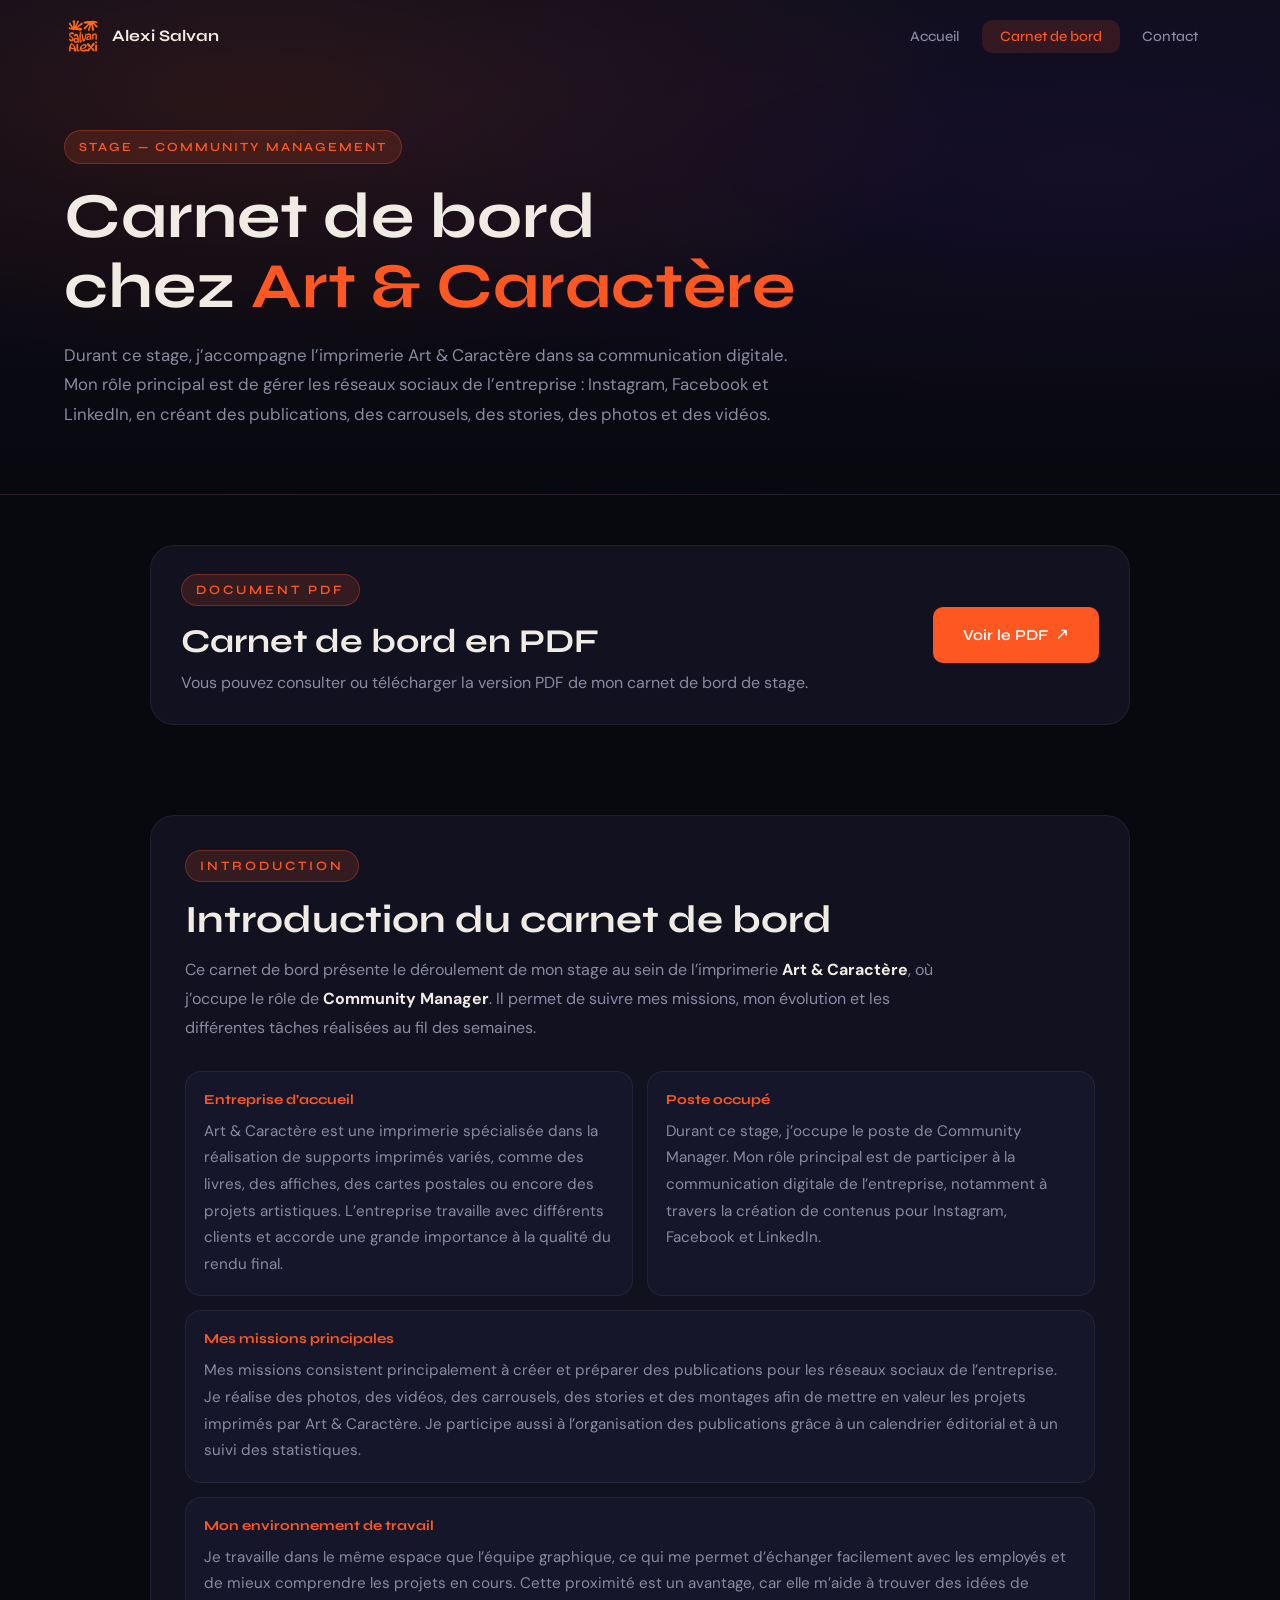
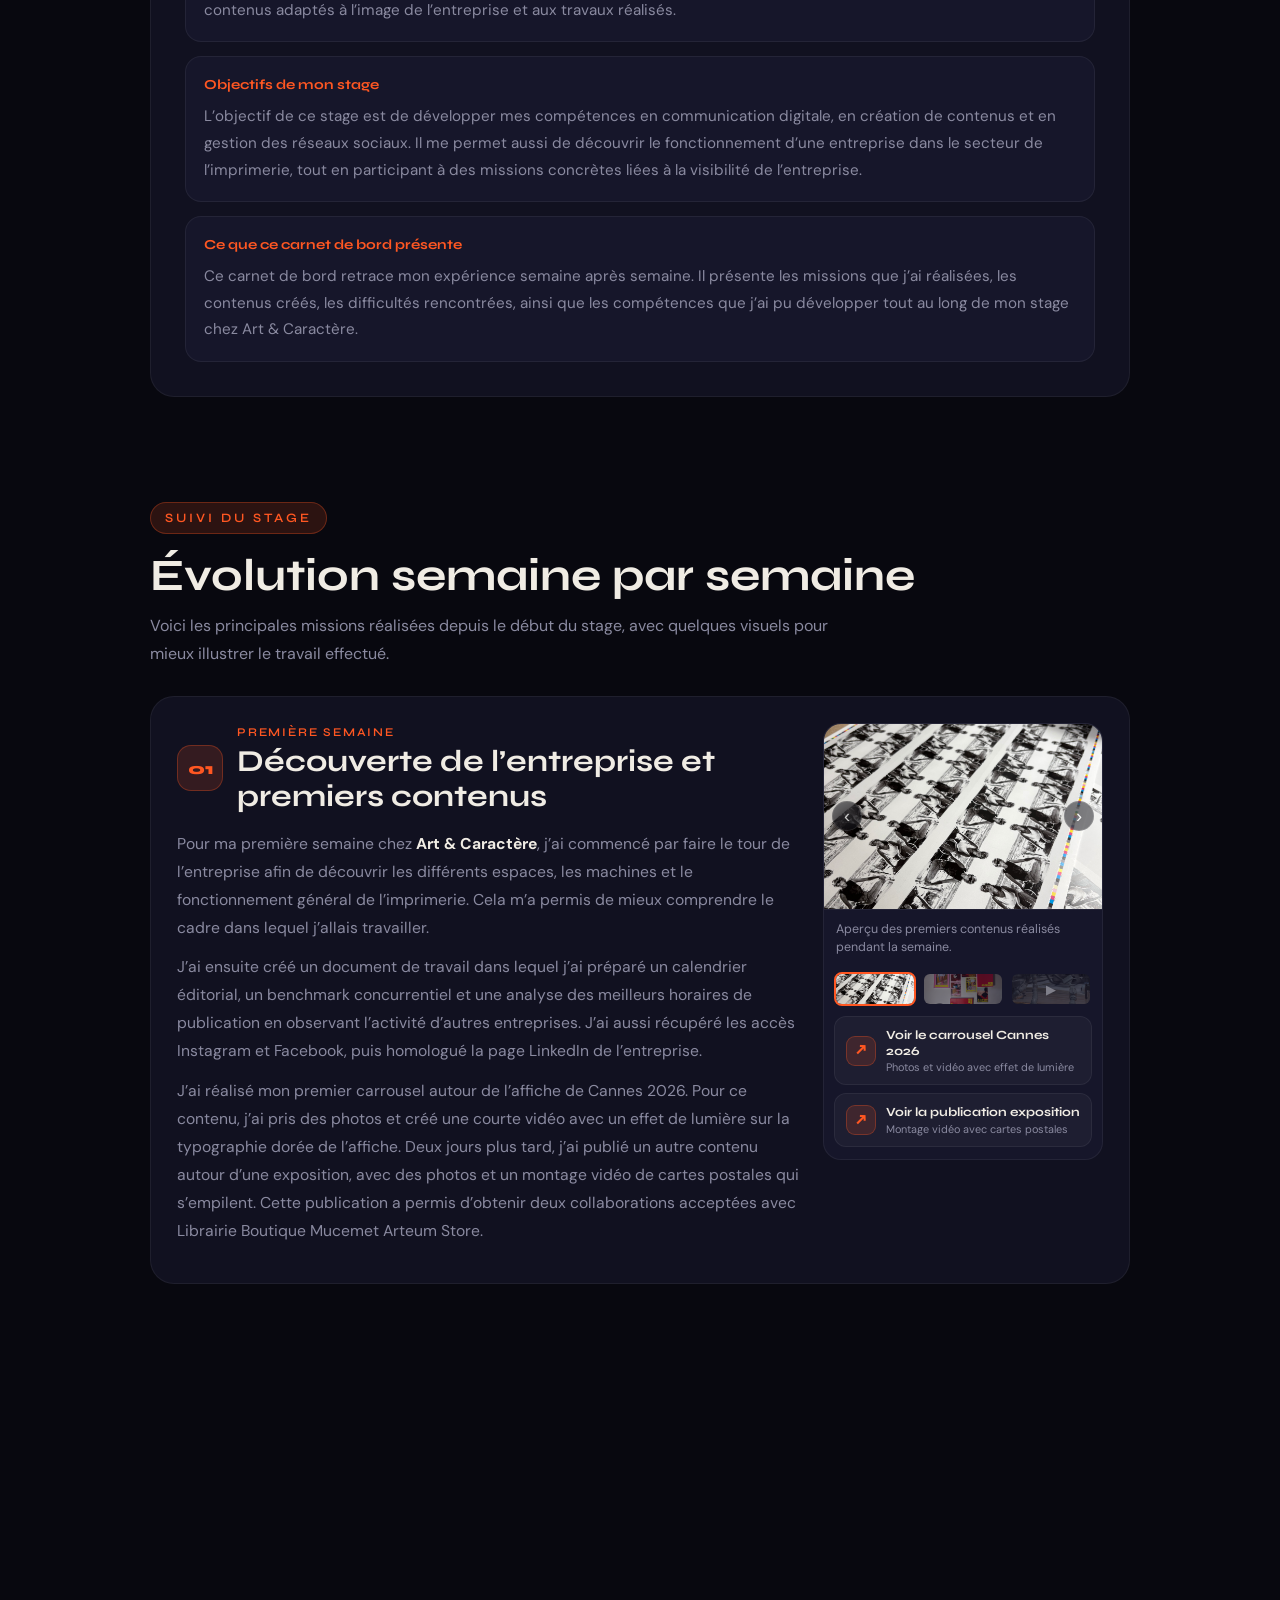
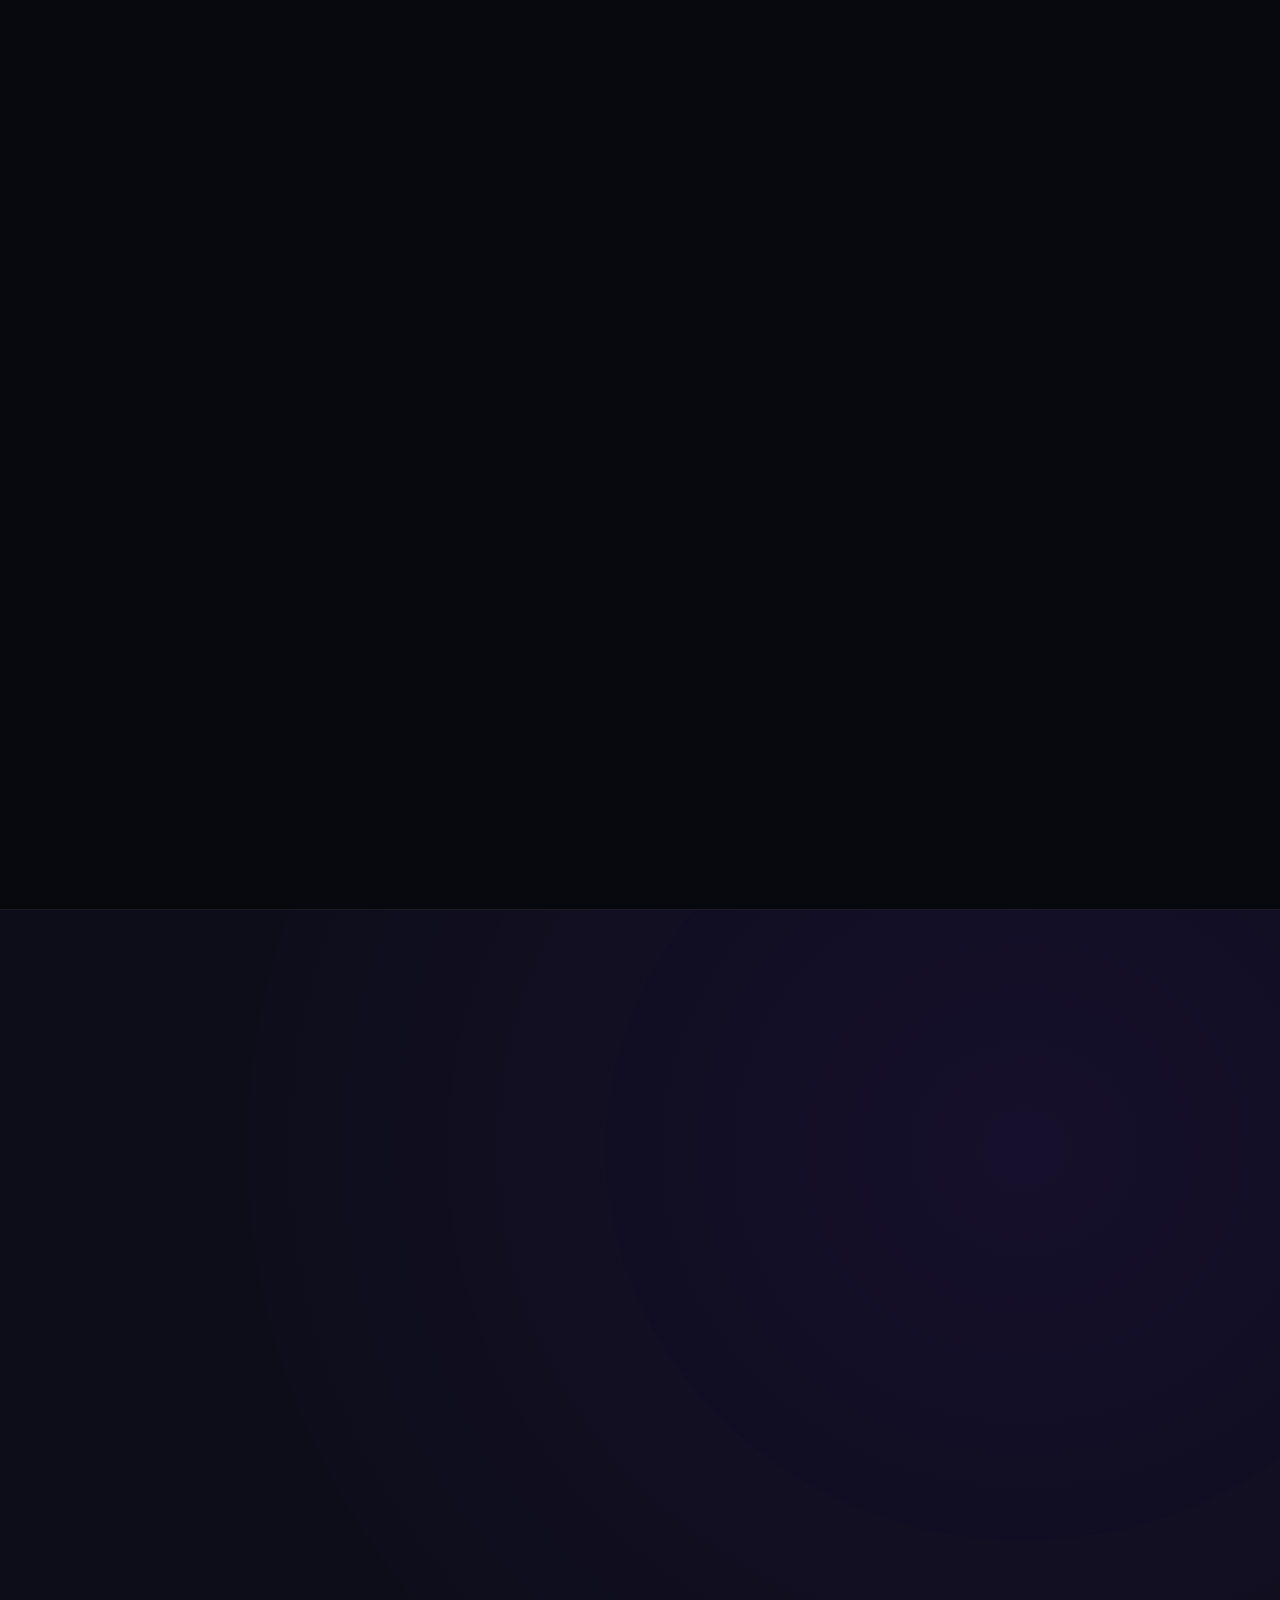
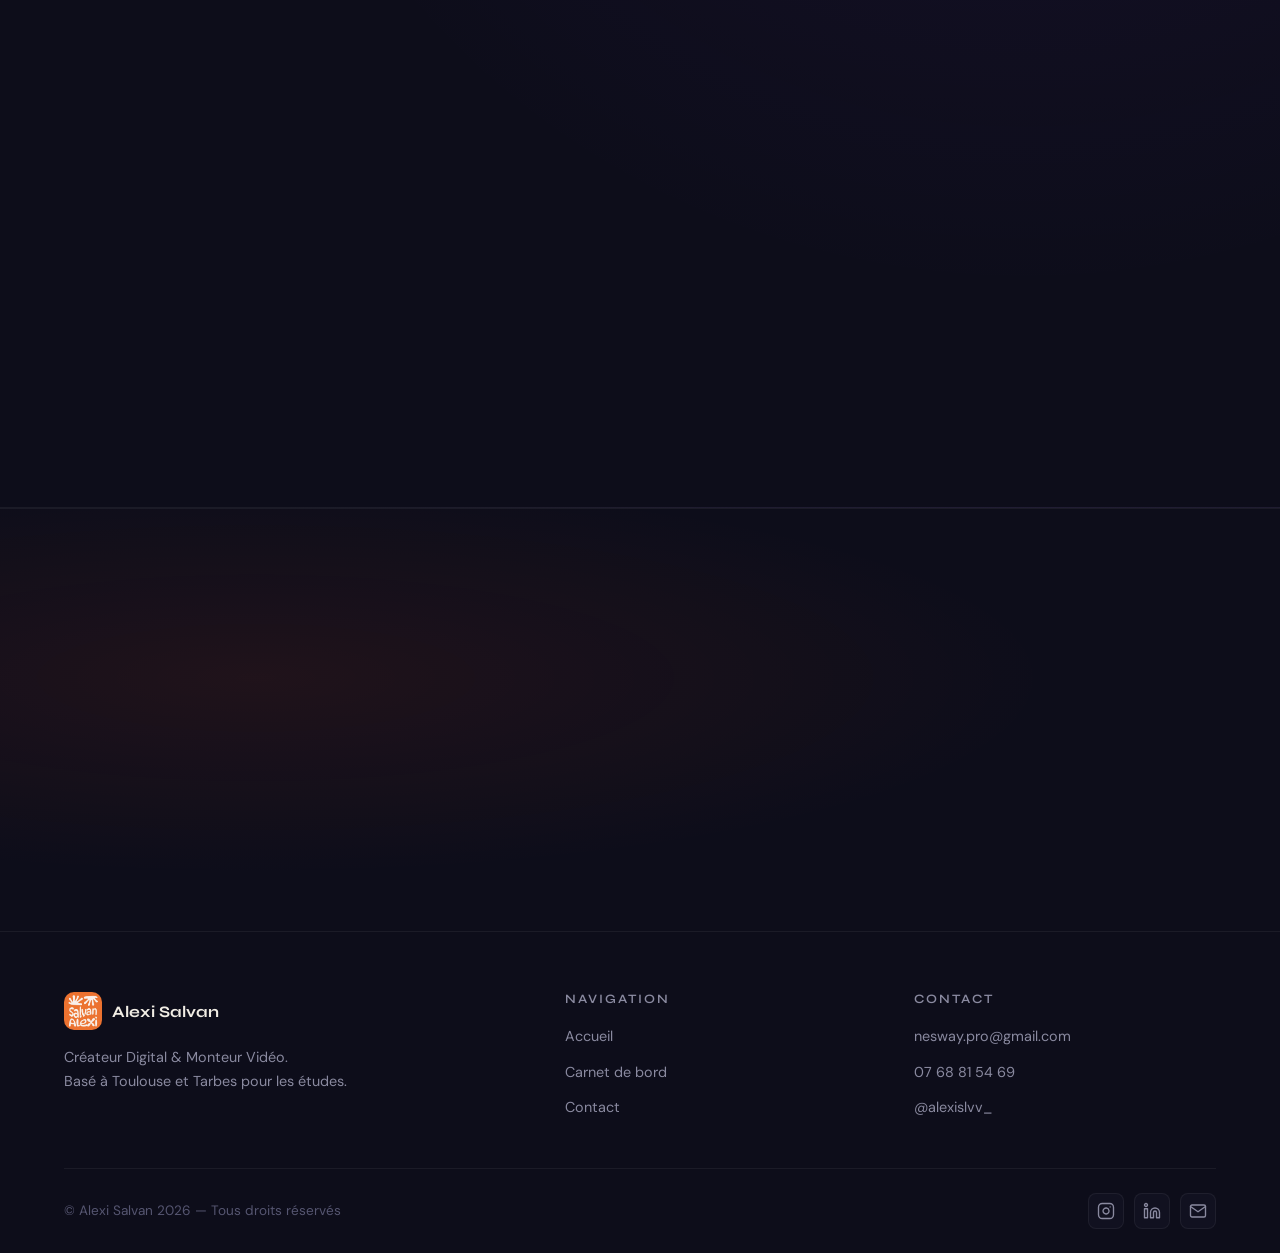
==== commit e345b4c1: "gragra" ====
--- a/cdb.html
+++ b/cdb.html
@@ -72,7 +72,7 @@
                 </p>
             </div>
 
-            <a href="assets/stage/carnetdebord.pdf" class="btn btn-primary stage-pdf-btn" target="_blank" rel="noopener">
+            <a href="assets/stage/carnetdebord-alexisalvan.pdf" class="btn btn-primary stage-pdf-btn" target="_blank" rel="noopener">
                 Voir le PDF
                 <span>↗</span>
             </a>
@@ -514,7 +514,7 @@
                             </p>
 
                             <p>
-                                Cette semaine m’a surtout permis de prendre du recul sur ce que j’ai déjà produit, de
+                                Ce mardi j'ai posté sur un livre d'inspiration et de coloriage, cette semaine m’a surtout permis de prendre du recul sur ce que j’ai déjà produit, de
                                 mieux organiser mes fichiers et de préparer la suite du stage avec du contenu déjà prêt.
                             </p>
                         </div>
@@ -532,7 +532,7 @@
                                 </div>
 
                                 <div class="stage-mini-slide">
-                                    <img src="assets/stage/semaine-4-3.png" alt="Publications prêtes en attente de sortie officielle">
+                                    <img src="assets/photo/9.jpg" alt="Publications prêtes en attente de sortie officielle">
                                 </div>
 
                                 <button class="stage-mini-arrow next" type="button" data-next aria-label="Image suivante">›</button>
@@ -552,7 +552,7 @@
                                 </button>
 
                                 <button class="stage-mini-thumb" type="button" data-thumb="2">
-                                    <img src="assets/stage/semaine-4-3.png" alt="">
+                                    <img src="assets/photo/9.jpg" alt="">
                                 </button>
                             </div>
 
@@ -595,37 +595,37 @@
                     <div class="stage-form-grid">
                         <div class="stage-form-item">
                             <h3>Nom et prénom de la personne</h3>
-                            <p>À compléter</p>
+                            <p>Guillaume Bernes</p>
                         </div>
 
                         <div class="stage-form-item">
                             <h3>Fonction dans l’entreprise</h3>
-                            <p>À compléter</p>
+                            <p>Chargé de projets</p>
                         </div>
 
                         <div class="stage-form-item">
                             <h3>Intitulé du métier présenté</h3>
-                            <p>À compléter</p>
+                            <p>Chargé de projets Pierre Fabre au sein du studio graphique</p>
                         </div>
 
                         <div class="stage-form-item stage-form-item-wide">
                             <h3>En quoi consiste votre métier ?</h3>
                             <p>
-                                Refaire vivre l'entreprise sur les réseaux sociaux, préparer des documents comme des calendrier éditorial etc... pour permettre une continuité à mon travail par l'entreprise même quand j'aurais finis mon stage.
+                                Suivre et coordonner les projets de communication (édition, PLV) qui lui sont confiés depuis la prise de brief jusqu’au livrable en faisant le lien entre les différents experts métier de la chaîne graphique.
                             </p>
                         </div>
 
                         <div class="stage-form-item stage-form-item-wide">
                             <h3>Ce qui vous plaît dans ce métier ?</h3>
                             <p>
-                                Prendre des photos et vidéos puis m'inspirer sur internet de plein de chose et regarder des tutos pour s'améliorer, être content de son travail et avoir le retour par le biais des vues et likes sur les réseaux sociaux fait partie des choses que j'ai le plus aimer.
+                                Le relationnel client et la diversité des projets confiés.
                             </p>
                         </div>
 
                         <div class="stage-form-item stage-form-item-wide">
                             <h3>Ce qui est difficile dans ce métier ?</h3>
                             <p>
-                                Comme il y a beaucoup de production en même temps et à la suite il est difficile pour moi de me repérer et d'agir de manière optimiser, sachant que certaines production sont censurer et d'autre ont des dates de mise en avant a respecter pour pas spoil.
+                                Être capable de faire face à des imprévus tels que des changements de brief de dernière minute ou des problèmes d'impression.
                             </p>
                         </div>
                     </div>
--- a/style.css
+++ b/style.css
@@ -2496,3 +2496,4 @@
         border-radius: 20px;
     }
 }
+
